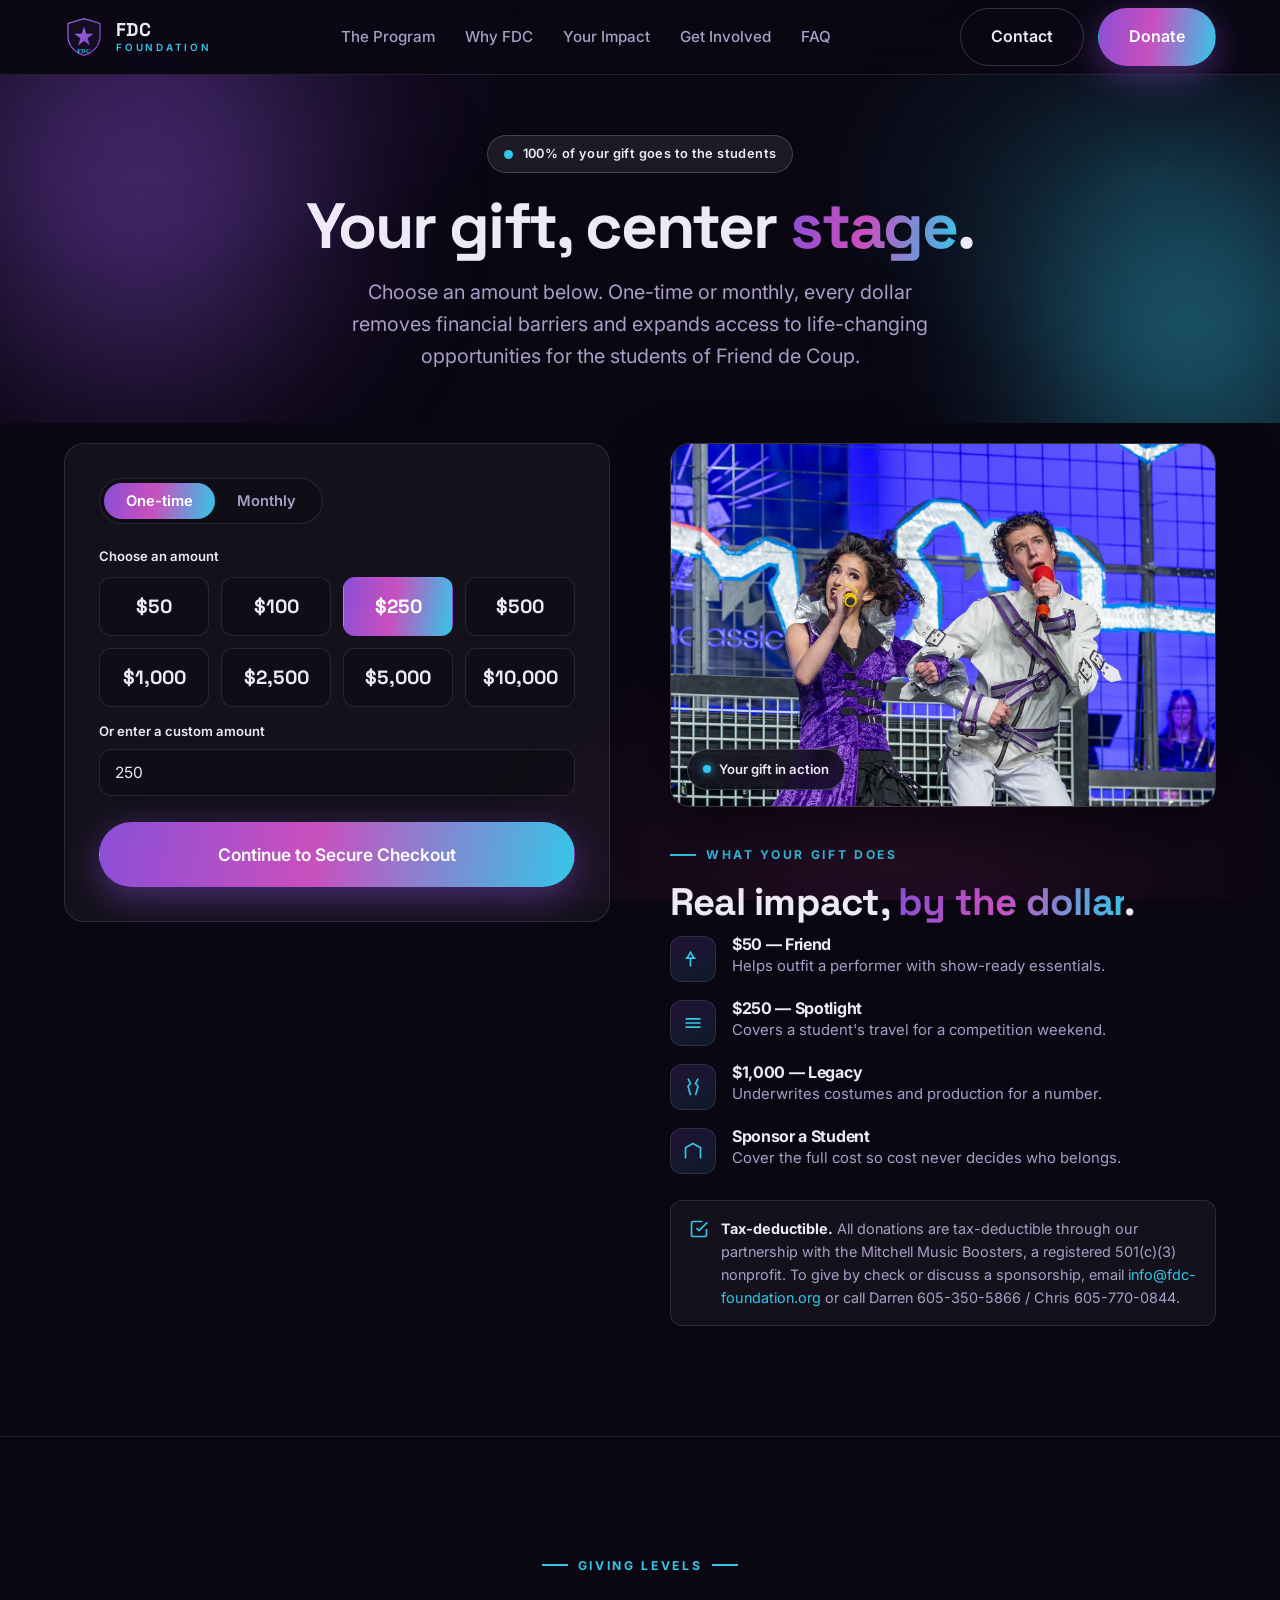
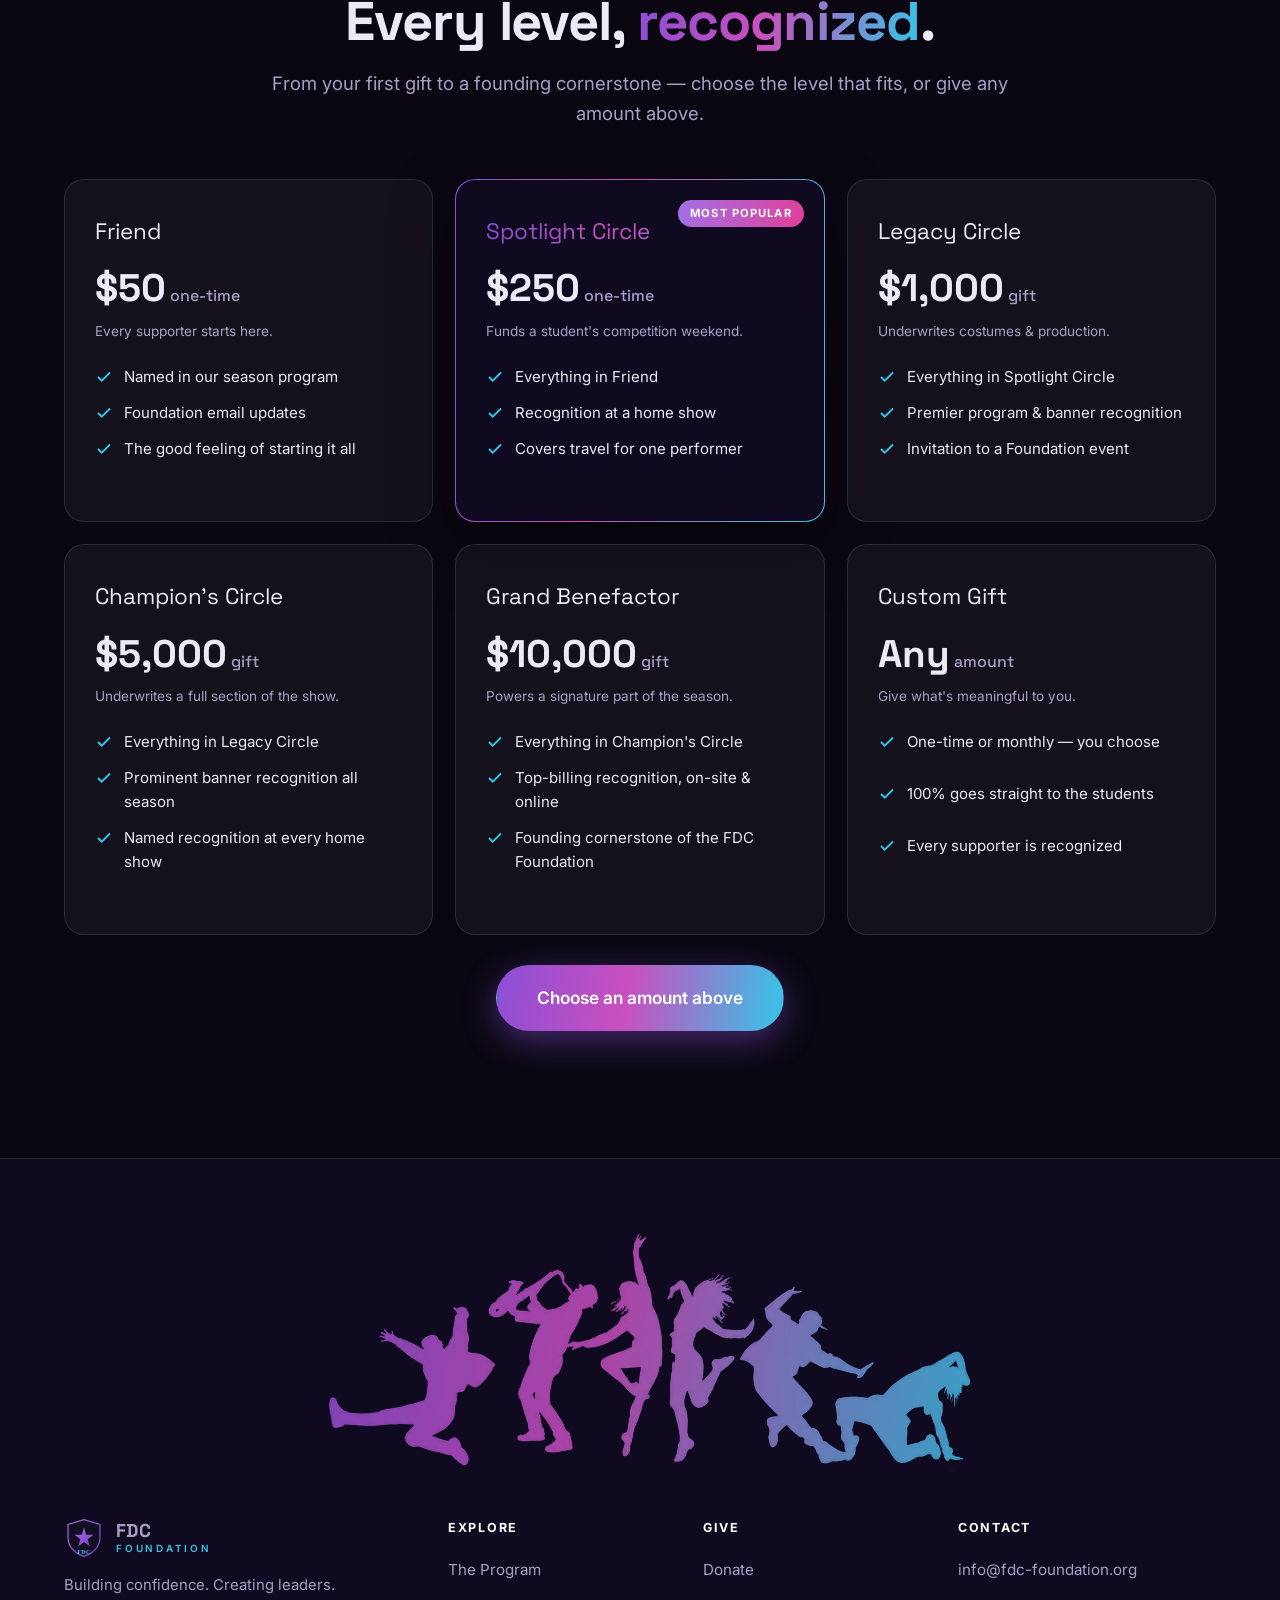
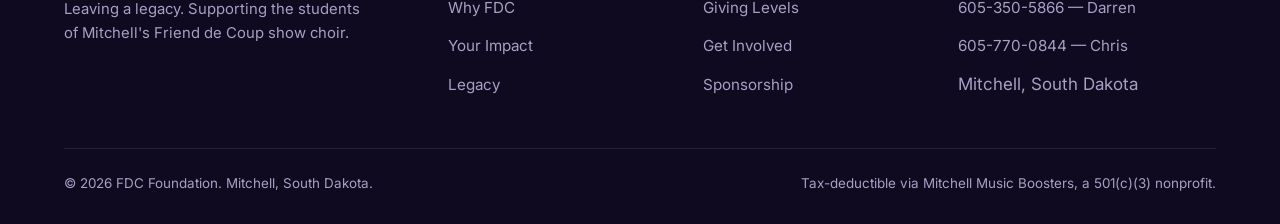
==== donate.html @ 749ea443 "Hide the 'Setup needed' note on donate page until online giving is wired up Commented out (not delet" ====
<!DOCTYPE html>
<html lang="en">
<head>
  <meta charset="UTF-8" />
  <meta name="viewport" content="width=device-width, initial-scale=1.0" />
  <title>Donate — FDC Foundation</title>
  <meta name="description" content="Make a gift to the FDC Foundation and support the students of Mitchell's Friend de Coup show choir. One-time or monthly — every dollar goes straight to students." />
  <link rel="icon" href="assets/crest.svg" type="image/svg+xml" />
  <link rel="preconnect" href="https://fonts.googleapis.com" />
  <link rel="preconnect" href="https://fonts.gstatic.com" crossorigin />
  <link href="https://fonts.googleapis.com/css2?family=Space+Grotesk:wght@500;600;700&family=Inter:wght@400;500;600;700&display=swap" rel="stylesheet" />
  <link rel="stylesheet" href="assets/styles.css" />
</head>
<body>

  <!-- ===================== HEADER ===================== -->
  <header class="site-header solid">
    <div class="wrap nav">
      <a href="index.html" class="brand" aria-label="FDC Foundation home">
        <img src="assets/crest.svg" alt="" class="brand__crest" />
        <span class="brand__name">FDC<span>Foundation</span></span>
      </a>
      <nav aria-label="Primary">
        <ul class="nav__links">
          <li><a href="index.html#about">The Program</a></li>
          <li><a href="index.html#premiere">Why FDC</a></li>
          <li><a href="index.html#impact">Your Impact</a></li>
          <li><a href="index.html#give">Get Involved</a></li>
          <li><a href="index.html#faq">FAQ</a></li>
        </ul>
      </nav>
      <div class="nav__cta">
        <a href="index.html#contact" class="btn btn--ghost">Contact</a>
        <a href="donate.html" class="btn btn--grad">Donate</a>
        <button class="nav-toggle" aria-label="Open menu" aria-expanded="false"><span></span><span></span><span></span></button>
      </div>
    </div>
    <div class="mobile-menu">
      <ul>
        <li><a href="index.html#about">The Program</a></li>
        <li><a href="index.html#premiere">Why FDC</a></li>
        <li><a href="index.html#impact">Your Impact</a></li>
        <li><a href="index.html#give">Get Involved</a></li>
        <li><a href="index.html#faq">FAQ</a></li>
        <li><a href="index.html#contact">Contact</a></li>
      </ul>
    </div>
  </header>

  <!-- ===================== DONATE HERO ===================== -->
  <section class="hero donate-hero">
    <div class="aurora aurora--1"></div>
    <div class="aurora aurora--2"></div>
    <div class="wrap">
      <div class="center" style="max-width:760px;margin:0 auto;">
        <span class="hero__badge" style="margin:0 auto 22px;"><span class="pulse"></span> 100% of your gift goes to the students</span>
        <h1 style="font-size:clamp(2.4rem,6vw,4rem);">Your gift, center <span class="grad-text">stage</span>.</h1>
        <p class="hero__sub" style="margin:0 auto;">
          Choose an amount below. One-time or monthly, every dollar removes financial barriers and
          expands access to life-changing opportunities for the students of Friend de Coup.
        </p>
      </div>
    </div>
  </section>

  <!-- ===================== DONATE FORM ===================== -->
  <section class="section" style="padding-top:20px;">
    <div class="wrap">
      <div class="split" style="align-items:start;">
        <!-- Left: giving card -->
        <div class="form reveal" style="position:sticky;top:96px;">
          <div class="freq-toggle" role="group" aria-label="Giving frequency">
            <button type="button" class="active">One-time</button>
            <button type="button">Monthly</button>
          </div>
          <label style="display:block;font-size:0.82rem;font-weight:600;margin-bottom:10px;">Choose an amount</label>
          <div class="amount-grid">
            <button type="button" data-amount="50">$50</button>
            <button type="button" data-amount="100">$100</button>
            <button type="button" data-amount="250" class="active">$250</button>
            <button type="button" data-amount="500">$500</button>
            <button type="button" data-amount="1000">$1,000</button>
            <button type="button" data-amount="2500">$2,500</button>
            <button type="button" data-amount="5000">$5,000</button>
            <button type="button" data-amount="10000">$10,000</button>
          </div>
          <div class="field" style="margin-top:14px;">
            <label for="custom-amount">Or enter a custom amount</label>
            <input type="number" id="custom-amount" min="1" step="1" value="250" placeholder="$" />
          </div>
          <a href="#donate-placeholder" data-donate class="btn btn--grad btn--block btn--lg" style="margin-top:8px;">Continue to Secure Checkout</a>
          <!-- HIDDEN until online giving is wired up. To restore this reminder, remove the surrounding comment tags.
          <div class="note-box" style="margin-top:20px;">
            <svg width="20" height="20" viewBox="0 0 24 24" fill="none" stroke="currentColor" stroke-width="2"><circle cx="12" cy="12" r="10"/><path d="M12 16v-4M12 8h.01"/></svg>
            <span><strong style="color:var(--text);">Setup needed:</strong> connect this button to your live donation provider (Givebutter, GoFundMe, PayPal, Stripe, or the Mitchell Music Boosters portal). Until then it shows a thank-you message with Darren &amp; Chris's contact info. See <code>README.md</code>.</span>
          </div>
          -->

        </div>

        <!-- Right: impact -->
        <div class="reveal" data-delay="1">
          <div class="photo-frame photo-frame--wide" style="margin-bottom:30px;">
            <img src="assets/img/duo.jpg" alt="Friend de Coup performers on stage" loading="lazy" />
            <span class="photo-badge"><span class="dot"></span> Your gift in action</span>
          </div>
          <span class="eyebrow">What your gift does</span>
          <h2 class="section-title" style="font-size:clamp(1.8rem,3.5vw,2.4rem);">Real impact, <span class="grad-text">by the dollar</span>.</h2>
          <ul class="dollar-list">
            <li><span class="ic"><svg width="20" height="20" viewBox="0 0 24 24" fill="none" stroke="currentColor" stroke-width="2"><path d="M5 11l4-7 4 7M3 11h12M9 11v10"/></svg></span><div><h4>$50 — Friend</h4><p>Helps outfit a performer with show-ready essentials.</p></div></li>
            <li><span class="ic"><svg width="20" height="20" viewBox="0 0 24 24" fill="none" stroke="currentColor" stroke-width="2"><path d="M3 7h18M3 12h18M3 17h18"/></svg></span><div><h4>$250 — Spotlight</h4><p>Covers a student's travel for a competition weekend.</p></div></li>
            <li><span class="ic"><svg width="20" height="20" viewBox="0 0 24 24" fill="none" stroke="currentColor" stroke-width="2"><path d="M6 2l3 6-3 3 3 11M18 2l-3 6 3 3-3 11"/></svg></span><div><h4>$1,000 — Legacy</h4><p>Underwrites costumes and production for a number.</p></div></li>
            <li><span class="ic"><svg width="20" height="20" viewBox="0 0 24 24" fill="none" stroke="currentColor" stroke-width="2"><path d="M3 21V8l9-5 9 5v13"/></svg></span><div><h4>Sponsor a Student</h4><p>Cover the full cost so cost never decides who belongs.</p></div></li>
          </ul>
          <div class="note-box" style="margin-top:26px;">
            <svg width="20" height="20" viewBox="0 0 24 24" fill="none" stroke="currentColor" stroke-width="2"><path d="M9 11l3 3L22 4M21 12v7a2 2 0 0 1-2 2H5a2 2 0 0 1-2-2V5a2 2 0 0 1 2-2h11"/></svg>
            <span><strong style="color:var(--text);">Tax-deductible.</strong> All donations are tax-deductible through our partnership with the Mitchell Music Boosters, a registered 501(c)(3) nonprofit. To give by check or discuss a sponsorship, email <a href="mailto:info@fdc-foundation.org" style="color:var(--cyan);">info@fdc-foundation.org</a> or call Darren 605-350-5866 / Chris 605-770-0844.</span>
          </div>
        </div>
      </div>
    </div>
  </section>

  <!-- ===================== GIVING LEVELS (full ladder) ===================== -->
  <section class="section" id="tiers" style="border-top:1px solid var(--line);">
    <div class="wrap center">
      <span class="eyebrow center">Giving Levels</span>
      <h2 class="section-title">Every level, <span class="grad-text">recognized</span>.</h2>
      <p class="lede">From your first gift to a founding cornerstone — choose the level that fits, or give any amount above.</p>
    </div>
    <div class="wrap">
      <div class="tiers">
        <div class="tier reveal">
          <div class="tier__name">Friend</div>
          <div class="tier__amount">$50<span> one-time</span></div>
          <div class="tier__give">Every supporter starts here.</div>
          <ul class="tier__list">
            <li><svg width="18" height="18" viewBox="0 0 24 24" fill="none" stroke="currentColor" stroke-width="2.5"><path d="M20 6 9 17l-5-5"/></svg> Named in our season program</li>
            <li><svg width="18" height="18" viewBox="0 0 24 24" fill="none" stroke="currentColor" stroke-width="2.5"><path d="M20 6 9 17l-5-5"/></svg> Foundation email updates</li>
            <li><svg width="18" height="18" viewBox="0 0 24 24" fill="none" stroke="currentColor" stroke-width="2.5"><path d="M20 6 9 17l-5-5"/></svg> The good feeling of starting it all</li>
          </ul>
        </div>
        <div class="tier tier--feat reveal" data-delay="1">
          <span class="tier__flag">Most Popular</span>
          <div class="tier__name grad-text">Spotlight Circle</div>
          <div class="tier__amount">$250<span> one-time</span></div>
          <div class="tier__give">Funds a student's competition weekend.</div>
          <ul class="tier__list">
            <li><svg width="18" height="18" viewBox="0 0 24 24" fill="none" stroke="currentColor" stroke-width="2.5"><path d="M20 6 9 17l-5-5"/></svg> Everything in Friend</li>
            <li><svg width="18" height="18" viewBox="0 0 24 24" fill="none" stroke="currentColor" stroke-width="2.5"><path d="M20 6 9 17l-5-5"/></svg> Recognition at a home show</li>
            <li><svg width="18" height="18" viewBox="0 0 24 24" fill="none" stroke="currentColor" stroke-width="2.5"><path d="M20 6 9 17l-5-5"/></svg> Covers travel for one performer</li>
          </ul>
        </div>
        <div class="tier reveal" data-delay="2">
          <div class="tier__name">Legacy Circle</div>
          <div class="tier__amount">$1,000<span> gift</span></div>
          <div class="tier__give">Underwrites costumes &amp; production.</div>
          <ul class="tier__list">
            <li><svg width="18" height="18" viewBox="0 0 24 24" fill="none" stroke="currentColor" stroke-width="2.5"><path d="M20 6 9 17l-5-5"/></svg> Everything in Spotlight Circle</li>
            <li><svg width="18" height="18" viewBox="0 0 24 24" fill="none" stroke="currentColor" stroke-width="2.5"><path d="M20 6 9 17l-5-5"/></svg> Premier program &amp; banner recognition</li>
            <li><svg width="18" height="18" viewBox="0 0 24 24" fill="none" stroke="currentColor" stroke-width="2.5"><path d="M20 6 9 17l-5-5"/></svg> Invitation to a Foundation event</li>
          </ul>
        </div>
        <div class="tier reveal">
          <div class="tier__name">Champion's Circle</div>
          <div class="tier__amount">$5,000<span> gift</span></div>
          <div class="tier__give">Underwrites a full section of the show.</div>
          <ul class="tier__list">
            <li><svg width="18" height="18" viewBox="0 0 24 24" fill="none" stroke="currentColor" stroke-width="2.5"><path d="M20 6 9 17l-5-5"/></svg> Everything in Legacy Circle</li>
            <li><svg width="18" height="18" viewBox="0 0 24 24" fill="none" stroke="currentColor" stroke-width="2.5"><path d="M20 6 9 17l-5-5"/></svg> Prominent banner recognition all season</li>
            <li><svg width="18" height="18" viewBox="0 0 24 24" fill="none" stroke="currentColor" stroke-width="2.5"><path d="M20 6 9 17l-5-5"/></svg> Named recognition at every home show</li>
          </ul>
        </div>
        <div class="tier reveal" data-delay="1">
          <div class="tier__name">Grand Benefactor</div>
          <div class="tier__amount">$10,000<span> gift</span></div>
          <div class="tier__give">Powers a signature part of the season.</div>
          <ul class="tier__list">
            <li><svg width="18" height="18" viewBox="0 0 24 24" fill="none" stroke="currentColor" stroke-width="2.5"><path d="M20 6 9 17l-5-5"/></svg> Everything in Champion's Circle</li>
            <li><svg width="18" height="18" viewBox="0 0 24 24" fill="none" stroke="currentColor" stroke-width="2.5"><path d="M20 6 9 17l-5-5"/></svg> Top-billing recognition, on-site &amp; online</li>
            <li><svg width="18" height="18" viewBox="0 0 24 24" fill="none" stroke="currentColor" stroke-width="2.5"><path d="M20 6 9 17l-5-5"/></svg> Founding cornerstone of the FDC Foundation</li>
          </ul>
        </div>
        <div class="tier reveal" data-delay="2">
          <div class="tier__name">Custom Gift</div>
          <div class="tier__amount">Any<span> amount</span></div>
          <div class="tier__give">Give what's meaningful to you.</div>
          <ul class="tier__list">
            <li><svg width="18" height="18" viewBox="0 0 24 24" fill="none" stroke="currentColor" stroke-width="2.5"><path d="M20 6 9 17l-5-5"/></svg> One-time or monthly — you choose</li>
            <li><svg width="18" height="18" viewBox="0 0 24 24" fill="none" stroke="currentColor" stroke-width="2.5"><path d="M20 6 9 17l-5-5"/></svg> 100% goes straight to the students</li>
            <li><svg width="18" height="18" viewBox="0 0 24 24" fill="none" stroke="currentColor" stroke-width="2.5"><path d="M20 6 9 17l-5-5"/></svg> Every supporter is recognized</li>
          </ul>
        </div>
      </div>
      <p class="center" style="margin-top:30px;">
        <a href="#top" onclick="window.scrollTo({top:0,behavior:'smooth'});return false;" class="btn btn--grad btn--lg">Choose an amount above</a>
      </p>
    </div>
  </section>

  <!-- ===================== FOOTER ===================== -->
  <footer class="site-footer">
    <div class="wrap">
      <div class="dancer-strip dancer-topper"><div class="dancers"></div></div>
      <div class="footer-grid">
        <div class="footer-brand">
          <a href="index.html" class="brand"><img src="assets/crest.svg" alt="" class="brand__crest" /><span class="brand__name">FDC<span>Foundation</span></span></a>
          <p>Building confidence. Creating leaders. Leaving a legacy. Supporting the students of Mitchell's Friend de Coup show choir.</p>
        </div>
        <div class="footer-col">
          <h5>Explore</h5>
          <ul>
            <li><a href="index.html#about">The Program</a></li>
            <li><a href="index.html#premiere">Why FDC</a></li>
            <li><a href="index.html#impact">Your Impact</a></li>
            <li><a href="index.html#legacy">Legacy</a></li>
          </ul>
        </div>
        <div class="footer-col">
          <h5>Give</h5>
          <ul>
            <li><a href="donate.html">Donate</a></li>
            <li><a href="index.html#tiers">Giving Levels</a></li>
            <li><a href="index.html#give">Get Involved</a></li>
            <li><a href="index.html#contact">Sponsorship</a></li>
          </ul>
        </div>
        <div class="footer-col">
          <h5>Contact</h5>
          <ul>
            <li><a href="mailto:info@fdc-foundation.org">info@fdc-foundation.org</a></li>
            <li><a href="tel:+16053505866">605-350-5866 — Darren</a></li>
            <li><a href="tel:+16057700844">605-770-0844 — Chris</a></li>
            <li>Mitchell, South Dakota</li>
          </ul>
        </div>
      </div>
      <div class="footer-bottom">
        <span>&copy; <span id="year">2026</span> FDC Foundation. Mitchell, South Dakota.</span>
        <span>Tax-deductible via Mitchell Music Boosters, a 501(c)(3) nonprofit.</span>
      </div>
    </div>
  </footer>

  <!-- ===================== THANK-YOU MODAL ===================== -->
  <div class="modal" id="thanks-modal" role="dialog" aria-modal="true" aria-labelledby="thanks-title" aria-describedby="thanks-desc">
    <div class="modal__overlay" data-close></div>
    <div class="modal__card">
      <button class="modal__close" data-close aria-label="Close">&times;</button>
      <div class="modal__icon">
        <svg width="30" height="30" viewBox="0 0 24 24" fill="none" stroke="currentColor" stroke-width="2"><path d="M12 21s-7-4.35-9.5-9A5 5 0 0 1 12 6a5 5 0 0 1 9.5 6c-2.5 4.65-9.5 9-9.5 9z"/></svg>
      </div>
      <h2>Thank you for supporting <span class="grad-text">FDC</span>!</h2>
      <div class="modal__amount" id="thanks-amount" hidden></div>
      <p id="thanks-desc">
        Online giving isn't switched on just yet — but we'd love to make your gift happen right now.
        Please reach out to <strong style="color:var(--text)">Darren</strong> or
        <strong style="color:var(--text)">Chris</strong> and they'll take care of the rest.
      </p>
      <div class="modal__contacts">
        <div class="modal__contact">
          <span class="ic"><svg width="20" height="20" viewBox="0 0 24 24" fill="none" stroke="currentColor" stroke-width="2"><path d="M22 16.92v3a2 2 0 0 1-2.18 2 19.8 19.8 0 0 1-8.63-3.07 19.5 19.5 0 0 1-6-6 19.8 19.8 0 0 1-3.07-8.67A2 2 0 0 1 4.11 2h3a2 2 0 0 1 2 1.72c.13.96.36 1.9.7 2.81a2 2 0 0 1-.45 2.11L8.09 9.91a16 16 0 0 0 6 6l1.27-1.27a2 2 0 0 1 2.11-.45c.91.34 1.85.57 2.81.7A2 2 0 0 1 22 16.92z"/></svg></span>
          <div><span class="who">Call or text · Darren</span><a href="tel:+16053505866">605-350-5866</a></div>
        </div>
        <div class="modal__contact">
          <span class="ic"><svg width="20" height="20" viewBox="0 0 24 24" fill="none" stroke="currentColor" stroke-width="2"><path d="M22 16.92v3a2 2 0 0 1-2.18 2 19.8 19.8 0 0 1-8.63-3.07 19.5 19.5 0 0 1-6-6 19.8 19.8 0 0 1-3.07-8.67A2 2 0 0 1 4.11 2h3a2 2 0 0 1 2 1.72c.13.96.36 1.9.7 2.81a2 2 0 0 1-.45 2.11L8.09 9.91a16 16 0 0 0 6 6l1.27-1.27a2 2 0 0 1 2.11-.45c.91.34 1.85.57 2.81.7A2 2 0 0 1 22 16.92z"/></svg></span>
          <div><span class="who">Call or text · Chris</span><a href="tel:+16057700844">605-770-0844</a></div>
        </div>
        <div class="modal__contact">
          <span class="ic"><svg width="20" height="20" viewBox="0 0 24 24" fill="none" stroke="currentColor" stroke-width="2"><path d="M4 4h16v16H4zM4 7l8 6 8-6"/></svg></span>
          <div><span class="who">Email the Foundation</span><a href="mailto:info@fdc-foundation.org?subject=I%27d%20like%20to%20support%20FDC">info@fdc-foundation.org</a></div>
        </div>
      </div>
      <p class="modal__note">All gifts are tax-deductible through the Mitchell Music Boosters, a registered 501(c)(3) nonprofit.</p>
    </div>
  </div>

  <script src="assets/script.js"></script>
</body>
</html>
---- assets/styles.css ----
/* ============================================================
   FDC Foundation — High-tech / energetic theme
   Deep space base · tri-color neon gradient (purple→magenta→cyan)
   ============================================================ */

:root {
  --bg:        #0a0713;
  --bg-2:      #0f0a1f;
  --bg-3:      #140d28;
  --surface:   rgba(255,255,255,0.045);
  --surface-2: rgba(255,255,255,0.08);
  --line:      rgba(255,255,255,0.10);
  --line-2:    rgba(255,255,255,0.18);

  --text:      #eee9f7;
  --muted:     #a99fc6;
  --muted-2:   #776d92;

  --purple:    #8b4fd6;
  --violet:    #a36fe6;
  --magenta:   #e0409a;
  --cyan:      #34c6e8;
  --gold:      #e6b84e;

  --grad:      linear-gradient(100deg, #8b4fd6 0%, #c94fbe 45%, #34c6e8 100%);
  --grad-2:    linear-gradient(100deg, #a36fe6, #e0409a);
  --grad-soft: linear-gradient(160deg, rgba(139,79,214,0.18), rgba(52,198,232,0.10));

  --maxw: 1200px;
  --radius: 20px;
  --radius-sm: 12px;
  --shadow: 0 24px 60px rgba(0,0,0,0.5);
  --glow-purple: 0 0 40px rgba(139,79,214,0.5);
  --glow-cyan: 0 0 40px rgba(52,198,232,0.4);
  --ease: cubic-bezier(0.16, 1, 0.3, 1);

  --font-display: "Space Grotesk", system-ui, sans-serif;
  --font-body: "Inter", system-ui, -apple-system, "Segoe UI", sans-serif;
}

* , *::before, *::after { box-sizing: border-box; }
html { scroll-behavior: smooth; -webkit-text-size-adjust: 100%; }
body {
  margin: 0;
  font-family: var(--font-body);
  background: var(--bg);
  color: var(--text);
  line-height: 1.6;
  font-size: 17px;
  overflow-x: hidden;
  -webkit-font-smoothing: antialiased;
}
/* Ambient page glow */
body::before {
  content: ""; position: fixed; inset: 0; z-index: -2; pointer-events: none;
  background:
    radial-gradient(50% 40% at 12% 8%, rgba(139,79,214,0.18), transparent 60%),
    radial-gradient(45% 40% at 90% 20%, rgba(52,198,232,0.14), transparent 60%),
    radial-gradient(55% 45% at 70% 95%, rgba(224,64,154,0.12), transparent 60%);
}
img { max-width: 100%; display: block; }
a { color: inherit; text-decoration: none; }
h1,h2,h3,h4 { font-family: var(--font-display); font-weight: 700; line-height: 1.05; margin: 0 0 .5em; letter-spacing: -0.02em; }
p { margin: 0 0 1em; }
ul { margin: 0; padding: 0; list-style: none; }
::selection { background: rgba(224,64,154,0.4); color: #fff; }

.wrap { width: 100%; max-width: var(--maxw); margin: 0 auto; padding: 0 24px; }
.section { padding: 110px 0; position: relative; }
.center { text-align: center; }
.grad-text {
  background: var(--grad); -webkit-background-clip: text; background-clip: text;
  -webkit-text-fill-color: transparent; color: transparent;
}
.eyebrow {
  display: inline-flex; align-items: center; gap: 10px;
  font-family: var(--font-body); font-weight: 700; font-size: 0.76rem;
  letter-spacing: 0.22em; text-transform: uppercase; color: var(--cyan); margin: 0 0 18px;
}
.eyebrow::before { content: ""; width: 26px; height: 2px; background: var(--cyan); }
.eyebrow.center { justify-content: center; }
.eyebrow.center::after { content: ""; width: 26px; height: 2px; background: var(--cyan); }
.section-title { font-size: clamp(2.1rem, 4.6vw, 3.4rem); margin-bottom: .35em; }
.lede { font-size: 1.16rem; color: var(--muted); max-width: 62ch; }
.center .lede { margin-left: auto; margin-right: auto; }

/* ---------- Buttons ---------- */
.btn {
  --b: 0;
  display: inline-flex; align-items: center; justify-content: center; gap: 10px;
  font-family: var(--font-body); font-weight: 600; font-size: 1rem;
  padding: 15px 30px; border-radius: 999px; border: 1.5px solid transparent;
  cursor: pointer; position: relative; transition: transform .25s var(--ease), box-shadow .25s var(--ease), background .25s, border-color .25s; white-space: nowrap;
}
.btn:hover { transform: translateY(-3px); }
.btn--grad { background: var(--grad); color: #fff; box-shadow: 0 10px 34px rgba(139,79,214,0.45); }
.btn--grad:hover { box-shadow: 0 16px 46px rgba(224,64,154,0.5); }
.btn--glass { background: var(--surface-2); color: #fff; border-color: var(--line-2); backdrop-filter: blur(8px); }
.btn--glass:hover { border-color: var(--cyan); box-shadow: var(--glow-cyan); }
.btn--ghost { background: transparent; color: var(--text); border-color: var(--line-2); }
.btn--ghost:hover { border-color: var(--violet); }
.btn--lg { font-size: 1.08rem; padding: 18px 40px; }
.btn--block { width: 100%; }

/* ---------- Ticker ---------- */
.ticker { background: var(--bg-3); border-bottom: 1px solid var(--line); overflow: hidden; }
.ticker__track { display: flex; gap: 48px; white-space: nowrap; padding: 10px 0; width: max-content; animation: scroll-x 34s linear infinite; }
.ticker__track span { font-family: var(--font-display); font-weight: 600; font-size: 0.82rem; letter-spacing: 0.14em; text-transform: uppercase; color: var(--muted); display: inline-flex; align-items: center; gap: 12px; }
.ticker__track span b { color: var(--cyan); }
.ticker__track .star { color: var(--gold); }
@keyframes scroll-x { to { transform: translateX(-50%); } }

/* ---------- Header ---------- */
.site-header { position: sticky; top: 0; z-index: 60; transition: background .35s, box-shadow .35s, backdrop-filter .35s; }
.site-header.scrolled { background: rgba(10,7,19,0.82); backdrop-filter: blur(16px); box-shadow: 0 1px 0 var(--line); }
.site-header.solid { background: rgba(10,7,19,0.9); backdrop-filter: blur(16px); border-bottom: 1px solid var(--line); }
.nav { display: flex; align-items: center; justify-content: space-between; height: 74px; }
.brand { display: flex; align-items: center; gap: 12px; }
.brand__crest { width: 40px; height: 40px; }
.brand__name { font-family: var(--font-display); font-weight: 700; font-size: 1.16rem; letter-spacing: 0.02em; line-height: 1; }
.brand__name span { display:block; font-family: var(--font-body); font-weight: 600; font-size: 0.62rem; letter-spacing: 0.28em; text-transform: uppercase; color: var(--cyan); margin-top: 4px; }
.nav__links { display: flex; align-items: center; gap: 30px; }
.nav__links a { color: var(--muted); font-size: 0.95rem; font-weight: 500; position: relative; padding: 6px 0; transition: color .2s; }
.nav__links a:hover { color: #fff; }
.nav__links a::after { content:""; position:absolute; left:0; bottom:0; height:2px; width:0; background: var(--grad); transition: width .25s var(--ease); }
.nav__links a:hover::after { width: 100%; }
.nav__cta { display: flex; align-items: center; gap: 14px; }
.nav-toggle { display: none; background: none; border: 0; cursor: pointer; padding: 8px; }
.nav-toggle span { display: block; width: 24px; height: 2px; background: #fff; margin: 5px 0; transition: .3s; }
.mobile-menu { display: none; }

/* ---------- Hero ---------- */
.hero { position: relative; padding: 70px 0 90px; overflow: hidden; }
.aurora { position: absolute; border-radius: 50%; filter: blur(70px); opacity: 0.55; z-index: 0; pointer-events: none; }
.aurora--1 { width: 520px; height: 520px; background: radial-gradient(circle, #8b4fd6, transparent 70%); top: -120px; left: -120px; animation: float1 16s ease-in-out infinite; }
.aurora--2 { width: 460px; height: 460px; background: radial-gradient(circle, #34c6e8, transparent 70%); top: 40px; right: -140px; animation: float2 18s ease-in-out infinite; }
.aurora--3 { width: 420px; height: 420px; background: radial-gradient(circle, #e0409a, transparent 70%); bottom: -160px; left: 30%; animation: float1 20s ease-in-out infinite reverse; }
@keyframes float1 { 0%,100%{ transform: translate(0,0); } 50%{ transform: translate(40px,30px); } }
@keyframes float2 { 0%,100%{ transform: translate(0,0); } 50%{ transform: translate(-40px,40px); } }

.hero .wrap { position: relative; z-index: 2; }
.hero .dancers-wm { width: 96%; left: 2%; bottom: -3%; opacity: 0.045; }
.hero__grid { display: grid; grid-template-columns: 1.05fr 0.95fr; gap: 50px; align-items: center; }
.hero__badge {
  display: inline-flex; align-items: center; gap: 10px; padding: 8px 16px; border-radius: 999px;
  background: var(--surface-2); border: 1px solid var(--line-2); backdrop-filter: blur(8px);
  font-size: 0.8rem; font-weight: 600; letter-spacing: 0.03em; margin-bottom: 26px;
}
.hero__badge .pulse { width: 9px; height: 9px; border-radius: 50%; background: var(--cyan); box-shadow: 0 0 0 0 rgba(52,198,232,0.6); animation: pulse 2s infinite; }
@keyframes pulse { 0%{ box-shadow: 0 0 0 0 rgba(52,198,232,0.6);} 70%{ box-shadow: 0 0 0 12px rgba(52,198,232,0);} 100%{ box-shadow: 0 0 0 0 rgba(52,198,232,0);} }
.hero h1 { font-size: clamp(2.8rem, 6.6vw, 5rem); line-height: 0.98; letter-spacing: -0.03em; margin-bottom: .3em; }
.hero__sub { font-size: 1.24rem; color: var(--muted); max-width: 50ch; margin-bottom: 32px; }
.hero__actions { display: flex; flex-wrap: wrap; gap: 16px; }
.hero__chips { display: flex; flex-wrap: wrap; gap: 12px; margin-top: 30px; }
.chip { display: inline-flex; align-items: center; gap: 9px; padding: 9px 16px; border-radius: 12px; background: var(--surface); border: 1px solid var(--line); font-size: 0.86rem; font-weight: 600; }
.chip svg { color: var(--cyan); }
.chip b { color: #fff; }

/* Hero collage */
.hero__collage { position: relative; height: 540px; }
.hero__collage .tile { position: absolute; border-radius: var(--radius); overflow: hidden; box-shadow: var(--shadow); border: 1px solid var(--line-2); }
.hero__collage .tile img { width: 100%; height: 100%; object-fit: cover; }
.hero__collage .t1 { width: 55%; height: 66%; top: 0; right: 6%; z-index: 2; animation: bob 7s ease-in-out infinite; }
.hero__collage .t2 { width: 44%; height: 50%; bottom: 4%; left: 0; z-index: 3; animation: bob 8s ease-in-out infinite reverse; }
.hero__collage .t3 { width: 40%; height: 40%; bottom: 12%; right: 0; z-index: 1; animation: bob 9s ease-in-out infinite; }
@keyframes bob { 0%,100%{ transform: translateY(0);} 50%{ transform: translateY(-14px);} }
.hero__collage .ring { position: absolute; inset: -6% 20% 20% -6%; border-radius: 50%; border: 1.5px dashed rgba(255,255,255,0.14); z-index: 0; animation: spin 40s linear infinite; }
@keyframes spin { to { transform: rotate(360deg);} }
.hero__collage .float-badge {
  position: absolute; z-index: 4; background: rgba(10,7,19,0.8); backdrop-filter: blur(10px);
  border: 1px solid var(--line-2); border-radius: 14px; padding: 12px 16px; box-shadow: var(--shadow);
  display: flex; align-items: center; gap: 12px; animation: bob 6s ease-in-out infinite;
}
.fb-award { top: 4%; left: -4%; }
.fb-award .num { font-family: var(--font-display); font-weight: 700; font-size: 1.3rem; }
.fb-heart { bottom: 30%; right: -6%; }

/* ---------- Photo marquee band ---------- */
.marquee { padding: 26px 0; border-top: 1px solid var(--line); border-bottom: 1px solid var(--line); background: var(--bg-2); overflow: hidden; }
.marquee__track { display: flex; gap: 16px; width: max-content; animation: scroll-x 40s linear infinite; }
.marquee__track img { height: 150px; width: 230px; object-fit: cover; border-radius: 12px; filter: grayscale(0.15); transition: filter .3s, transform .3s; }
.marquee:hover .marquee__track { animation-play-state: paused; }
.marquee__track img:hover { filter: none; transform: scale(1.04); }

/* ---------- Cards / pillars ---------- */
.pillars { display: grid; grid-template-columns: repeat(3, 1fr); gap: 22px; margin-top: 52px; }
.pillar {
  background: var(--surface); border: 1px solid var(--line); border-radius: var(--radius);
  padding: 30px 28px; transition: transform .3s var(--ease), border-color .3s, background .3s; position: relative; overflow: hidden;
}
.pillar:hover { transform: translateY(-6px); border-color: var(--line-2); background: var(--surface-2); }
.pillar__ic { width: 52px; height: 52px; border-radius: 14px; display: grid; place-items: center; margin-bottom: 20px; background: var(--grad-soft); border: 1px solid var(--line); color: var(--cyan); }
.pillar h3 { font-size: 1.25rem; margin-bottom: .4em; }
.pillar p { color: var(--muted); font-size: 0.97rem; margin: 0; }

/* ---------- Stats ---------- */
.stats-band { position: relative; overflow: hidden; background: linear-gradient(180deg, var(--bg-2), var(--bg)); border-top: 1px solid var(--line); border-bottom: 1px solid var(--line); }
.stats-band .wrap { position: relative; z-index: 1; }
.stats-band .dancers-wm { width: 108%; left: -4%; bottom: -8%; opacity: 0.045; }
.cta .dancers-wm { width: min(920px, 92%); left: 50%; transform: translateX(-50%); top: 50%; margin-top: -8%; opacity: 0.07; }
.dancer-topper { padding-top: 8px; margin-bottom: 40px; }
.dancer-topper .dancers { width: min(420px, 70%); opacity: 0.85; }
.stats-grid { display: grid; grid-template-columns: repeat(4, 1fr); gap: 24px; padding: 64px 0; }
.stat { text-align: center; position: relative; }
.stat:not(:last-child)::after { content:""; position:absolute; right:-12px; top:14%; height:72%; width:1px; background: var(--line); }
.stat__num { font-family: var(--font-display); font-weight: 700; font-size: clamp(2.4rem, 5vw, 3.4rem); line-height: 1; }
.stat__label { font-size: 0.84rem; letter-spacing: 0.06em; text-transform: uppercase; color: var(--muted); margin-top: 10px; }

/* ---------- Proof / Hall of Fame feature ---------- */
.split { display: grid; grid-template-columns: 1fr 1fr; gap: 60px; align-items: center; }
.split--wl { grid-template-columns: 1.08fr 0.92fr; }
.badge-row { display: flex; flex-wrap: wrap; gap: 12px; margin: 22px 0 6px; }
.mini-badge { display: inline-flex; align-items: center; gap: 8px; padding: 9px 15px; border-radius: 999px; background: var(--surface); border: 1px solid var(--line); font-size: 0.85rem; font-weight: 600; }
.mini-badge svg { color: var(--gold); }
.hof-card { position: relative; border-radius: var(--radius); padding: 36px; text-align: center; background: var(--grad-soft); border: 1px solid var(--line-2); box-shadow: var(--shadow); }
.hof-card img { width: min(320px, 74%); margin: 0 auto 14px; border-radius: 18px; box-shadow: 0 14px 40px rgba(0,0,0,0.4); }
.hof-card p { color: var(--muted); margin: 0; font-size: 0.96rem; }

/* ---------- Gallery mosaic ---------- */
.gallery { display: grid; grid-template-columns: repeat(4, 1fr); grid-auto-rows: 200px; gap: 14px; margin-top: 50px; }
.gallery a { position: relative; overflow: hidden; border-radius: 14px; border: 1px solid var(--line); display: block; }
.gallery img { width: 100%; height: 100%; object-fit: cover; transition: transform .6s var(--ease); }
.gallery a:hover img { transform: scale(1.08); }
.gallery a::after { content:""; position:absolute; inset:0; background: linear-gradient(180deg, transparent 55%, rgba(10,7,19,0.55)); opacity: 0; transition: opacity .3s; }
.gallery a:hover::after { opacity: 1; }
.g-tall { grid-row: span 2; }
.g-wide { grid-column: span 2; }

/* ---------- Impact cards ---------- */
.cards { display: grid; grid-template-columns: repeat(4, 1fr); gap: 22px; margin-top: 50px; }
.card { background: var(--surface); border: 1px solid var(--line); border-radius: var(--radius); padding: 30px 26px; transition: transform .3s var(--ease), border-color .3s; }
.card:hover { transform: translateY(-6px); border-color: var(--violet); }
.card__ic { width: 52px; height: 52px; border-radius: 14px; display: grid; place-items: center; margin-bottom: 18px; background: var(--grad-soft); border: 1px solid var(--line); color: var(--cyan); }
.card h3 { font-size: 1.22rem; margin-bottom: .35em; }
.card p { color: var(--muted); font-size: 0.95rem; margin: 0; }

/* ---------- Opportunities ---------- */
.opps { display: grid; grid-template-columns: repeat(3, 1fr); gap: 22px; margin-top: 50px; }
.opp { position: relative; border-radius: var(--radius); overflow: hidden; min-height: 380px; display: flex; flex-direction: column; justify-content: flex-end; padding: 30px; color: #fff; box-shadow: var(--shadow); isolation: isolate; border: 1px solid var(--line); }
.opp::after { content:""; position:absolute; inset:0; z-index:-1; background: linear-gradient(180deg, rgba(10,7,19,0.1) 0%, rgba(10,7,19,0.35) 48%, rgba(10,7,19,0.94) 100%), var(--opp-img) var(--opp-pos, center)/cover no-repeat; transition: transform .6s var(--ease); }
.opp:hover::after { transform: scale(1.06); }
.opp__num { font-family: var(--font-display); font-weight: 700; font-size: 0.9rem; color: var(--cyan); letter-spacing: 0.1em; margin-bottom: 8px; }
.opp h3 { font-size: 1.5rem; margin-bottom: 8px; }
.opp p { color: rgba(255,255,255,0.85); font-size: 0.95rem; margin: 0 0 18px; }
.opp .btn { align-self: flex-start; }

/* ---------- Tiers ---------- */
.tiers { display: grid; grid-template-columns: repeat(3, 1fr); gap: 22px; margin-top: 50px; }
.tier { background: var(--surface); border: 1px solid var(--line); border-radius: var(--radius); padding: 34px 30px; display: flex; flex-direction: column; position: relative; transition: transform .3s var(--ease), border-color .3s; }
.tier:hover { transform: translateY(-6px); border-color: var(--line-2); }
.tier--feat { border: 1.5px solid transparent; background:
  linear-gradient(var(--bg-2), var(--bg-2)) padding-box,
  var(--grad) border-box; box-shadow: var(--shadow); }
.tier__flag { position: absolute; top: 20px; right: 20px; font-size: 0.7rem; font-weight: 700; letter-spacing: 0.1em; text-transform: uppercase; color: #fff; background: var(--grad-2); padding: 5px 12px; border-radius: 999px; }
.tier__name { font-family: var(--font-display); font-size: 1.4rem; }
.tier__amount { font-family: var(--font-display); font-weight: 700; font-size: 2.4rem; margin: 8px 0 2px; }
.tier__amount span { font-size: 1rem; font-weight: 500; color: var(--muted); }
.tier__give { font-size: 0.85rem; color: var(--muted); margin-bottom: 22px; }
.tier__list { display: grid; gap: 12px; margin-bottom: 26px; flex: 1; }
.tier__list li { display: flex; gap: 11px; align-items: flex-start; font-size: 0.94rem; }
.tier__list svg { color: var(--cyan); flex: none; margin-top: 3px; }

/* ---------- CTA band ---------- */
.cta { position: relative; overflow: hidden; text-align: center; border-radius: 0; }
.cta__inner { position: relative; z-index: 2; }
.cta-band { background:
  radial-gradient(60% 120% at 50% 0%, rgba(139,79,214,0.35), transparent 60%),
  radial-gradient(50% 120% at 50% 100%, rgba(52,198,232,0.28), transparent 60%),
  var(--bg-2); border-top: 1px solid var(--line); border-bottom: 1px solid var(--line); }
.cta h2 { font-size: clamp(2.2rem, 5vw, 3.6rem); margin-bottom: .3em; }
.cta p { font-size: 1.2rem; color: var(--muted); max-width: 56ch; margin: 0 auto 34px; }

/* ---------- FAQ ---------- */
.faq { max-width: 820px; margin: 46px auto 0; }
.faq__item { border: 1px solid var(--line); border-radius: var(--radius-sm); margin-bottom: 12px; background: var(--surface); overflow: hidden; transition: border-color .3s; }
.faq__item.open { border-color: var(--line-2); }
.faq__q { width: 100%; text-align: left; background: none; border: 0; cursor: pointer; font-family: var(--font-display); font-size: 1.1rem; font-weight: 600; color: var(--text); padding: 22px 54px 22px 24px; position: relative; }
.faq__q::after { content: "+"; position: absolute; right: 22px; top: 50%; transform: translateY(-50%); font-size: 1.5rem; color: var(--cyan); transition: transform .3s; }
.faq__item.open .faq__q::after { content: "\2212"; }
.faq__a { max-height: 0; overflow: hidden; transition: max-height .4s var(--ease); }
.faq__a p { color: var(--muted); padding: 0 24px 22px; margin: 0; }

/* ---------- Contact ---------- */
.contact-grid { display: grid; grid-template-columns: 1fr 1fr; gap: 56px; align-items: start; }
.contact-list { display: grid; gap: 20px; margin-top: 26px; }
.contact-list li { display: flex; gap: 16px; align-items: flex-start; }
.contact-list .ic { width: 46px; height: 46px; border-radius: 12px; flex: none; display: grid; place-items: center; background: var(--grad-soft); border: 1px solid var(--line); color: var(--cyan); }
.contact-list h4 { font-family: var(--font-body); font-weight: 700; font-size: 1rem; margin: 0 0 3px; }
.contact-list p, .contact-list a { color: var(--muted); margin: 0; font-size: 0.97rem; }
.contact-list a:hover { color: var(--cyan); }
.note-box { display: flex; gap: 12px; align-items: flex-start; background: var(--surface); border: 1px solid var(--line); border-radius: var(--radius-sm); padding: 16px 18px; font-size: 0.9rem; color: var(--muted); }
.note-box svg { color: var(--cyan); flex: none; margin-top: 2px; }
.form { background: var(--surface); border: 1px solid var(--line); border-radius: var(--radius); padding: 34px; }
.field { margin-bottom: 18px; }
.field label { display: block; font-size: 0.82rem; font-weight: 600; margin-bottom: 7px; color: var(--text); }
.field input, .field textarea, .field select {
  width: 100%; padding: 13px 15px; border: 1.5px solid var(--line); border-radius: var(--radius-sm);
  font-family: inherit; font-size: 0.97rem; color: var(--text); background: rgba(0,0,0,0.25); transition: border-color .2s, box-shadow .2s;
}
.field input::placeholder, .field textarea::placeholder { color: var(--muted-2); }
.field input:focus, .field textarea:focus, .field select:focus { outline: none; border-color: var(--cyan); box-shadow: 0 0 0 3px rgba(52,198,232,0.16); }
.field textarea { resize: vertical; min-height: 120px; }
.field select option { background: var(--bg-2); }

/* ---------- Footer ---------- */
.site-footer { background: var(--bg-2); border-top: 1px solid var(--line); padding: 64px 0 30px; color: var(--muted); }
.footer-grid { display: grid; grid-template-columns: 1.6fr 1fr 1fr 1.2fr; gap: 40px; }
.footer-brand p { font-size: 0.93rem; max-width: 34ch; margin-top: 16px; }
.footer-col h5 { font-family: var(--font-body); font-weight: 700; color: #fff; font-size: 0.78rem; letter-spacing: 0.14em; text-transform: uppercase; margin: 0 0 18px; }
.footer-col ul { display: grid; gap: 11px; }
.footer-col a { font-size: 0.95rem; transition: color .2s; }
.footer-col a:hover { color: var(--cyan); }
.footer-bottom { margin-top: 50px; padding-top: 24px; border-top: 1px solid var(--line); display: flex; justify-content: space-between; gap: 16px; flex-wrap: wrap; font-size: 0.84rem; }

/* ---------- Donate page ---------- */
.donate-hero { padding: 60px 0 50px; }
.amount-grid { display: grid; grid-template-columns: repeat(4, 1fr); gap: 12px; margin: 8px 0 4px; }
.amount-grid button { padding: 16px 8px; border: 1.5px solid var(--line); background: rgba(0,0,0,0.25); border-radius: var(--radius-sm); font-family: var(--font-display); font-weight: 700; font-size: 1.2rem; color: var(--text); cursor: pointer; transition: .2s; }
.amount-grid button:hover { border-color: var(--violet); }
.amount-grid button.active { background: var(--grad); border-color: transparent; color: #fff; }
.freq-toggle { display: inline-flex; background: rgba(0,0,0,0.25); border: 1.5px solid var(--line); border-radius: 999px; padding: 4px; margin-bottom: 22px; }
.freq-toggle button { border: 0; background: none; padding: 9px 22px; border-radius: 999px; font-family: inherit; font-weight: 600; font-size: 0.92rem; color: var(--muted); cursor: pointer; transition: .2s; }
.freq-toggle button.active { background: var(--grad); color: #fff; }
.photo-frame { position: relative; border-radius: var(--radius); overflow: hidden; border: 1px solid var(--line-2); box-shadow: var(--shadow); }
.photo-frame img { width: 100%; height: 100%; object-fit: cover; }
.photo-frame--wide { aspect-ratio: 3/2; }
.photo-badge { position: absolute; left: 16px; bottom: 16px; background: rgba(10,7,19,0.78); backdrop-filter: blur(6px); border: 1px solid var(--line-2); padding: 9px 15px; border-radius: 999px; font-size: 0.82rem; font-weight: 600; display: inline-flex; align-items: center; gap: 8px; }
.photo-badge .dot { width: 8px; height: 8px; border-radius: 50%; background: var(--cyan); box-shadow: 0 0 10px var(--cyan); }
.dollar-list { display: grid; gap: 18px; margin-top: 10px; }
.dollar-list li { display: flex; gap: 16px; align-items: flex-start; }
.dollar-list .ic { width: 46px; height: 46px; border-radius: 12px; flex: none; display: grid; place-items: center; background: var(--grad-soft); border: 1px solid var(--line); color: var(--cyan); }
.dollar-list h4 { margin: 0 0 2px; font-family: var(--font-body); font-weight: 700; font-size: 1rem; }
.dollar-list p { margin: 0; color: var(--muted); font-size: 0.93rem; }

/* ---------- Dancer silhouette motif (from the FDC Hall of Fame emblem) ---------- */
.dancers {
  aspect-ratio: 1400 / 481;
  -webkit-mask: url('img/dancers.png') center/contain no-repeat;
  mask: url('img/dancers.png') center/contain no-repeat;
  background: var(--grad);
}
/* Full-color gradient strip used as a section flourish */
.dancer-strip { display: flex; justify-content: center; }
.dancer-strip .dancers { width: min(720px, 86%); }
/* Elegant section divider: thin gradient rules flanking a small dancer graphic */
.divider { display: flex; align-items: center; gap: 24px; max-width: 540px; margin: 8px auto; padding: 0 24px; }
.divider::before, .divider::after { content: ""; flex: 1; height: 1px; background: linear-gradient(90deg, transparent, var(--line-2), transparent); }
.divider .dancers { width: 168px; flex: none; opacity: 0.9; }
.divider-wrap { padding: 4px 0; }

/* Faint recurring watermark that sits behind content */
.dancers-wm {
  position: absolute; pointer-events: none; z-index: 0;
  aspect-ratio: 1400 / 481;
  -webkit-mask: url('img/dancers.png') center/contain no-repeat;
  mask: url('img/dancers.png') center/contain no-repeat;
  background: #fff; opacity: 0.05;
}

/* ---------- Thank-you modal ---------- */
.modal { position: fixed; inset: 0; z-index: 200; display: none; align-items: center; justify-content: center; padding: 24px; }
.modal.open { display: flex; }
.modal__overlay { position: absolute; inset: 0; background: rgba(6,4,12,0.74); backdrop-filter: blur(6px); }
.modal__card {
  position: relative; z-index: 1; max-width: 540px; width: 100%;
  background: linear-gradient(180deg, var(--bg-3), var(--bg-2));
  border: 1px solid var(--line-2); border-radius: var(--radius);
  padding: 42px 36px 36px; box-shadow: var(--shadow); text-align: center;
  animation: modalIn .45s var(--ease); max-height: calc(100vh - 48px); overflow-y: auto;
}
@keyframes modalIn { from { opacity: 0; transform: translateY(22px) scale(.98); } to { opacity: 1; transform: none; } }
.modal__close { position: absolute; top: 12px; right: 16px; background: none; border: 0; color: var(--muted); font-size: 1.7rem; line-height: 1; cursor: pointer; transition: color .2s; }
.modal__close:hover { color: #fff; }
.modal__icon { width: 66px; height: 66px; margin: 0 auto 20px; border-radius: 50%; display: grid; place-items: center; background: var(--grad-soft); border: 1px solid var(--line-2); color: var(--cyan); }
.modal__card h2 { font-size: clamp(1.6rem, 4vw, 2rem); margin-bottom: .4em; }
.modal__card p { color: var(--muted); margin: 0 auto 6px; max-width: 42ch; }
.modal__amount { display: inline-block; margin: 6px 0 2px; padding: 6px 16px; border-radius: 999px; background: var(--surface-2); border: 1px solid var(--line); font-weight: 600; font-size: 0.92rem; }
.modal__amount b { color: var(--cyan); }
.modal__contacts { display: grid; gap: 12px; margin: 24px 0 6px; text-align: left; }
.modal__contact { display: flex; align-items: center; gap: 14px; padding: 13px 16px; background: var(--surface); border: 1px solid var(--line); border-radius: var(--radius-sm); transition: border-color .2s, transform .2s; }
.modal__contact:hover { border-color: var(--line-2); transform: translateY(-1px); }
.modal__contact .ic { width: 42px; height: 42px; border-radius: 11px; flex: none; display: grid; place-items: center; background: var(--grad-soft); border: 1px solid var(--line); color: var(--cyan); }
.modal__contact .who { font-size: 0.78rem; color: var(--muted); text-transform: uppercase; letter-spacing: 0.08em; }
.modal__contact a, .modal__contact .val { display: block; color: var(--text); font-weight: 600; font-size: 1.02rem; }
.modal__contact a:hover { color: var(--cyan); }
.modal__note { font-size: 0.85rem; color: var(--muted-2); margin-top: 16px; }

/* ---------- Reveal ---------- */
.reveal { opacity: 0; transform: translateY(30px); transition: opacity .7s var(--ease), transform .7s var(--ease); }
.reveal.in { opacity: 1; transform: none; }
.reveal[data-delay="1"]{ transition-delay: .08s; }
.reveal[data-delay="2"]{ transition-delay: .16s; }
.reveal[data-delay="3"]{ transition-delay: .24s; }
.reveal[data-delay="4"]{ transition-delay: .32s; }
.reveal[data-delay="5"]{ transition-delay: .40s; }

/* ---------- Responsive ---------- */
@media (max-width: 1000px) {
  .hero__grid { grid-template-columns: 1fr; gap: 40px; }
  .hero__collage { height: 420px; max-width: 520px; }
  .split, .split--wl, .contact-grid { grid-template-columns: 1fr; gap: 40px; }
  .pillars, .cards { grid-template-columns: repeat(2, 1fr); }
  .opps, .tiers { grid-template-columns: 1fr; max-width: 460px; margin-left: auto; margin-right: auto; }
  .stats-grid { grid-template-columns: repeat(2, 1fr); gap: 40px 24px; }
  .stat:nth-child(2)::after { display: none; }
  .gallery { grid-template-columns: repeat(2, 1fr); }
}
@media (max-width: 900px) {
  .nav__links, .nav__cta .btn--ghost { display: none; }
  .nav-toggle { display: block; }
  .mobile-menu { display: block; position: fixed; inset: 74px 0 auto 0; background: rgba(10,7,19,0.97); backdrop-filter: blur(16px); transform: translateY(-120%); transition: transform .35s var(--ease); padding: 20px 24px 30px; z-index: 55; border-bottom: 1px solid var(--line); }
  .mobile-menu.open { transform: translateY(0); }
  .mobile-menu ul { display: grid; gap: 2px; }
  .mobile-menu a { display: block; color: #fff; padding: 14px 4px; border-bottom: 1px solid var(--line); font-weight: 500; }
  .mobile-menu .btn { margin-top: 18px; width: 100%; }
}
@media (max-width: 680px) {
  .section { padding: 76px 0; }
  .pillars, .cards, .gallery { grid-template-columns: 1fr; }
  .gallery { grid-auto-rows: 220px; }
  .g-tall { grid-row: span 1; }
  .g-wide { grid-column: span 1; }
  .stats-grid { grid-template-columns: 1fr; }
  .stat::after { display: none !important; }
  .footer-grid { grid-template-columns: 1fr; }
  .amount-grid { grid-template-columns: repeat(2, 1fr); }
  .hero__actions .btn { flex: 1; }
  .hero__collage .float-badge { display: none; }
}

@media (prefers-reduced-motion: reduce) {
  *, *::before, *::after { animation: none !important; transition: none !important; scroll-behavior: auto !important; }
  .reveal { opacity: 1; transform: none; }
}
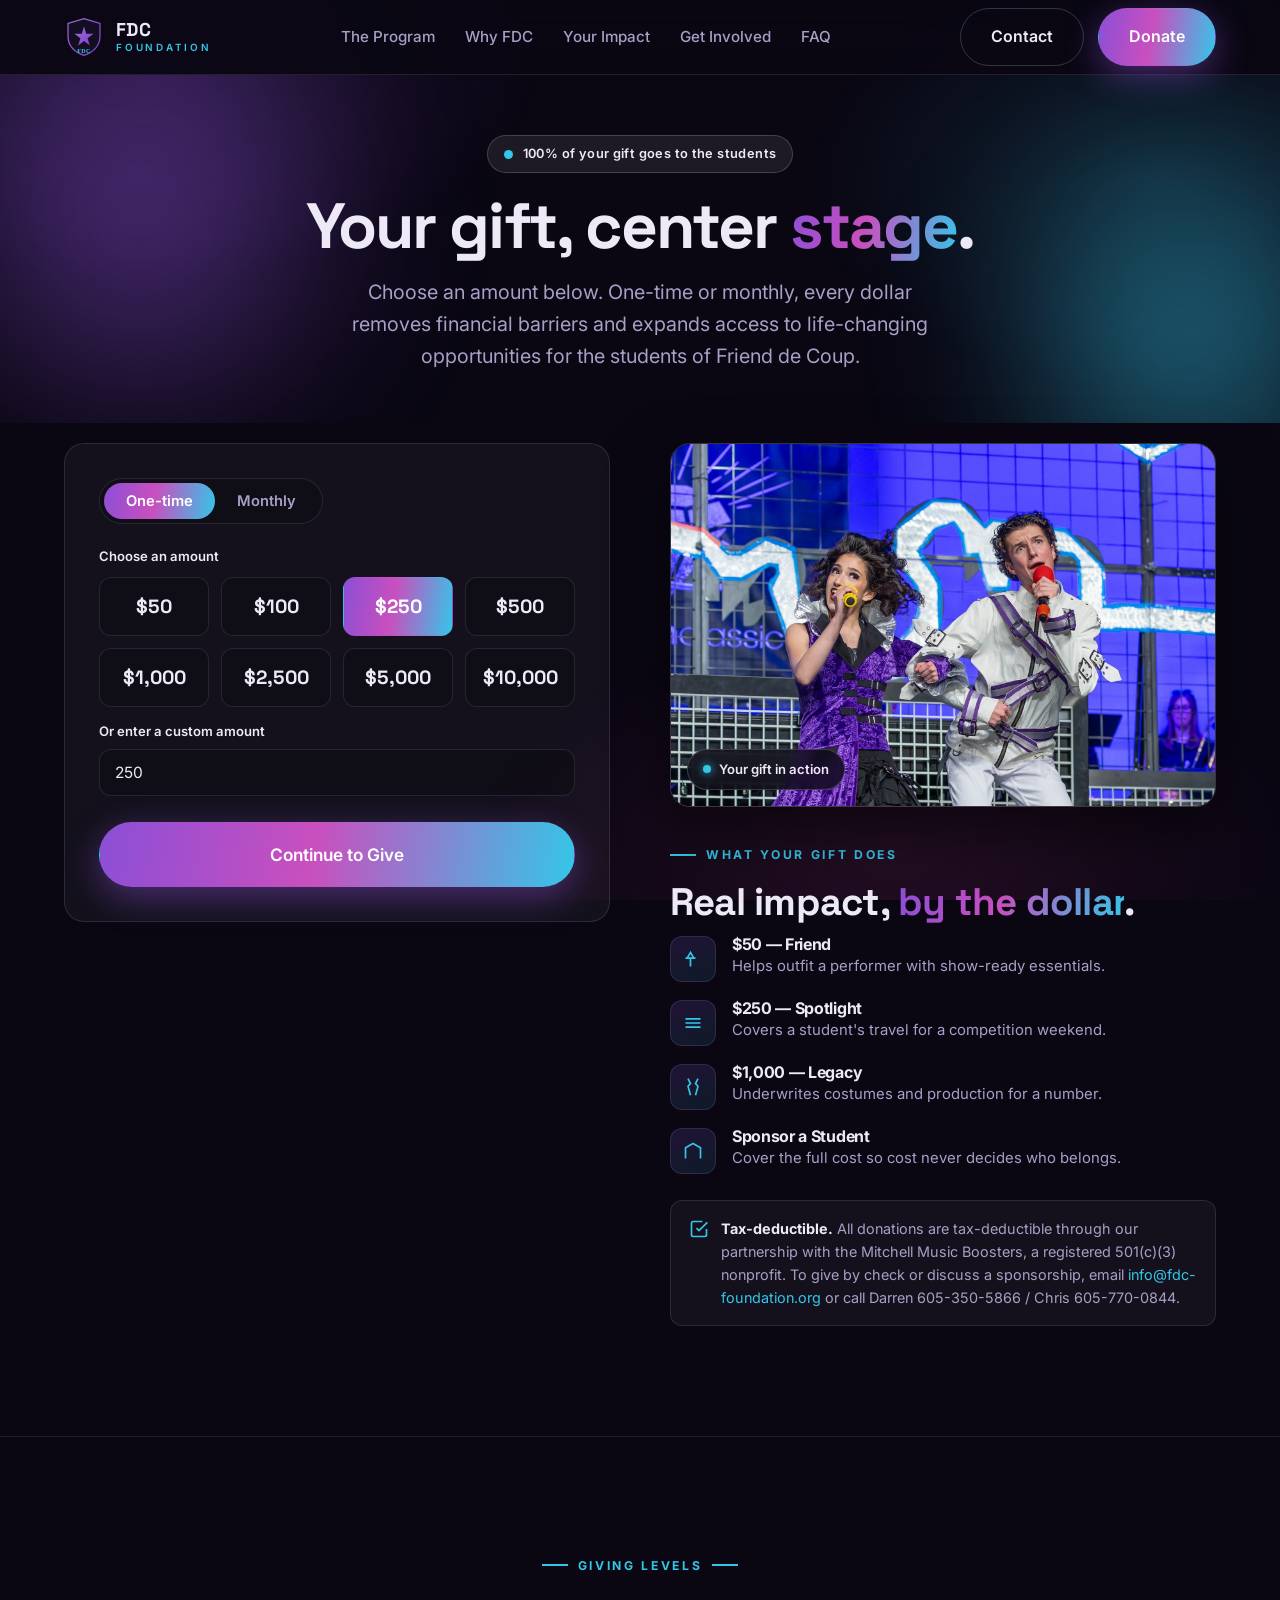
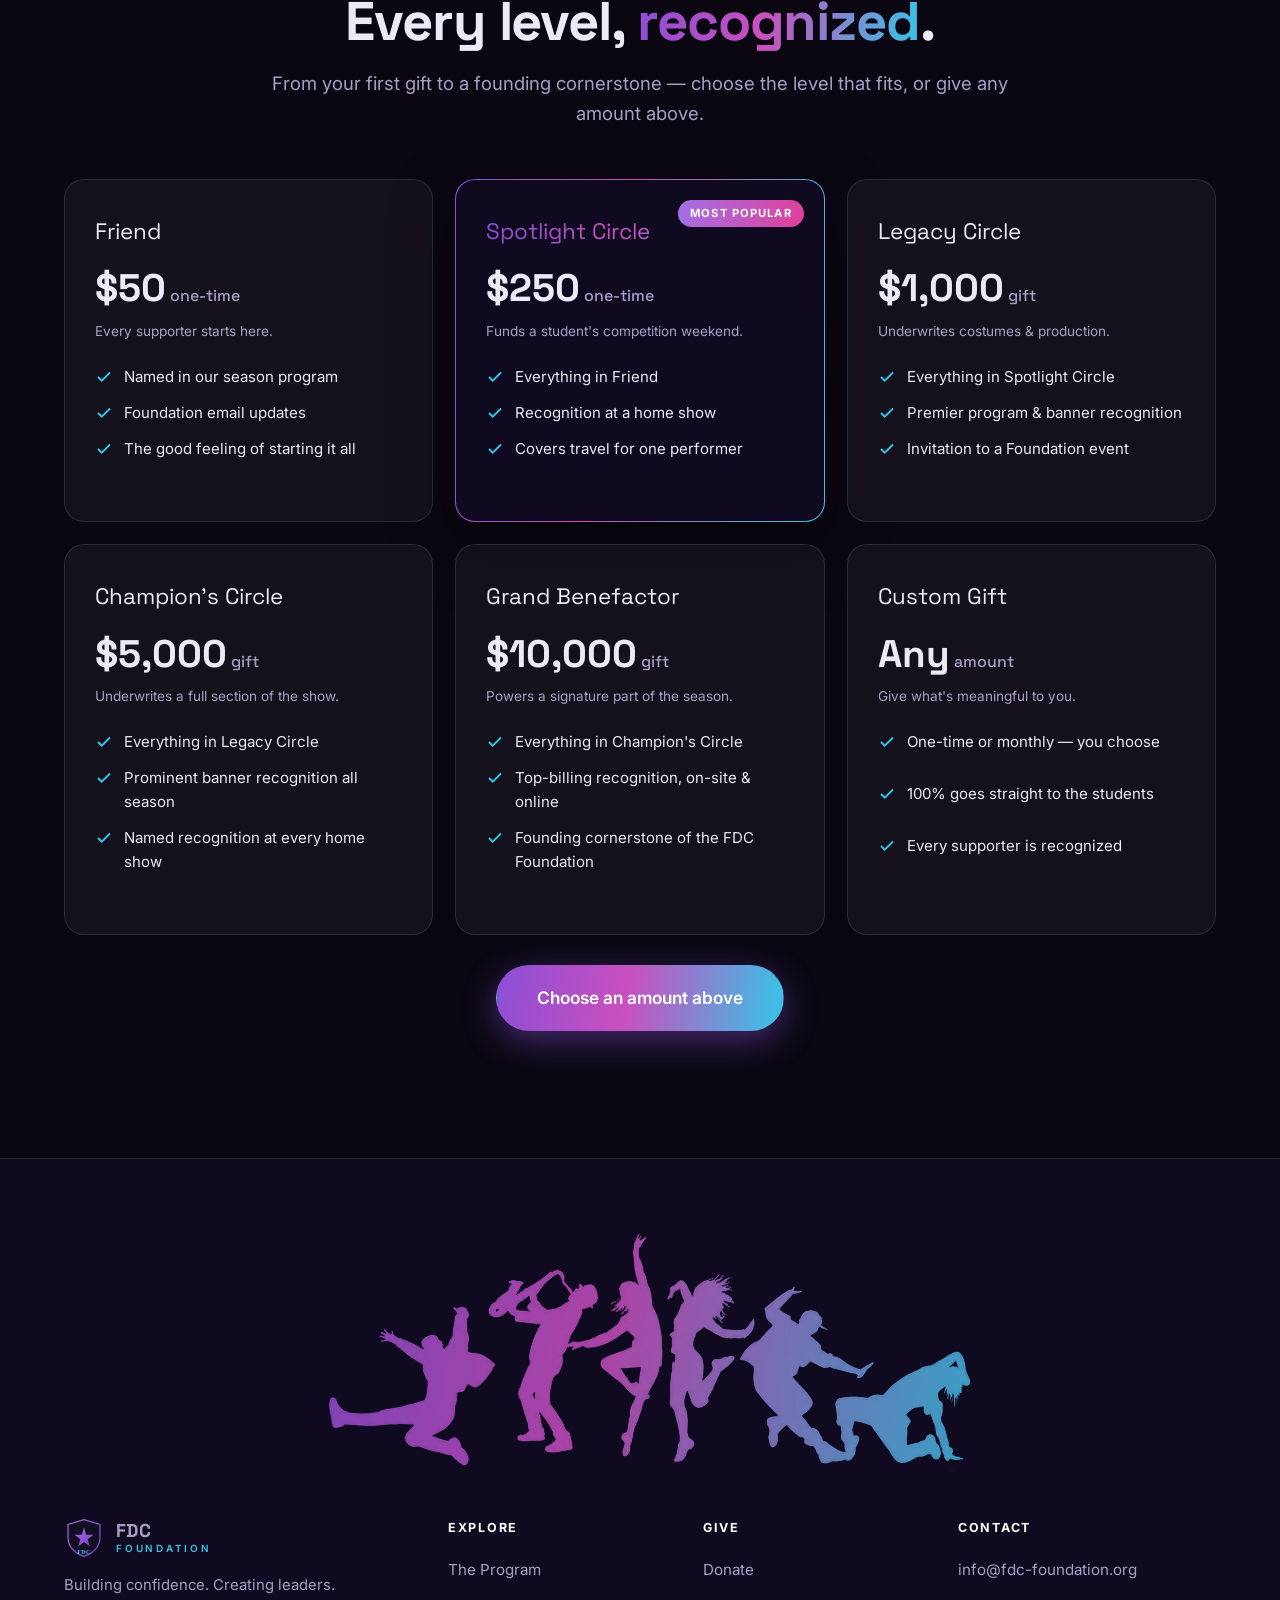
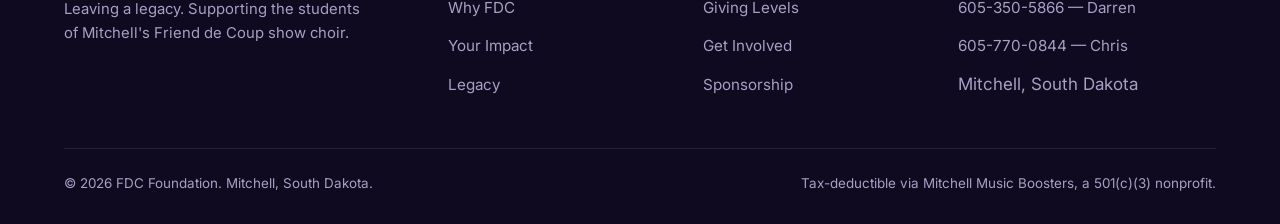
==== commit bc900cbd: "Relabel donate CTA from 'Secure Checkout' to 'Continue to Give' Removes a deceptive-payment signal (" ====
--- a/donate.html
+++ b/donate.html
@@ -88,7 +88,7 @@
             <label for="custom-amount">Or enter a custom amount</label>
             <input type="number" id="custom-amount" min="1" step="1" value="250" placeholder="$" />
           </div>
-          <a href="#donate-placeholder" data-donate class="btn btn--grad btn--block btn--lg" style="margin-top:8px;">Continue to Secure Checkout</a>
+          <a href="#give" data-donate class="btn btn--grad btn--block btn--lg" style="margin-top:8px;">Continue to Give</a>
           <!-- HIDDEN until online giving is wired up. To restore this reminder, remove the surrounding comment tags.
           <div class="note-box" style="margin-top:20px;">
             <svg width="20" height="20" viewBox="0 0 24 24" fill="none" stroke="currentColor" stroke-width="2"><circle cx="12" cy="12" r="10"/><path d="M12 16v-4M12 8h.01"/></svg>
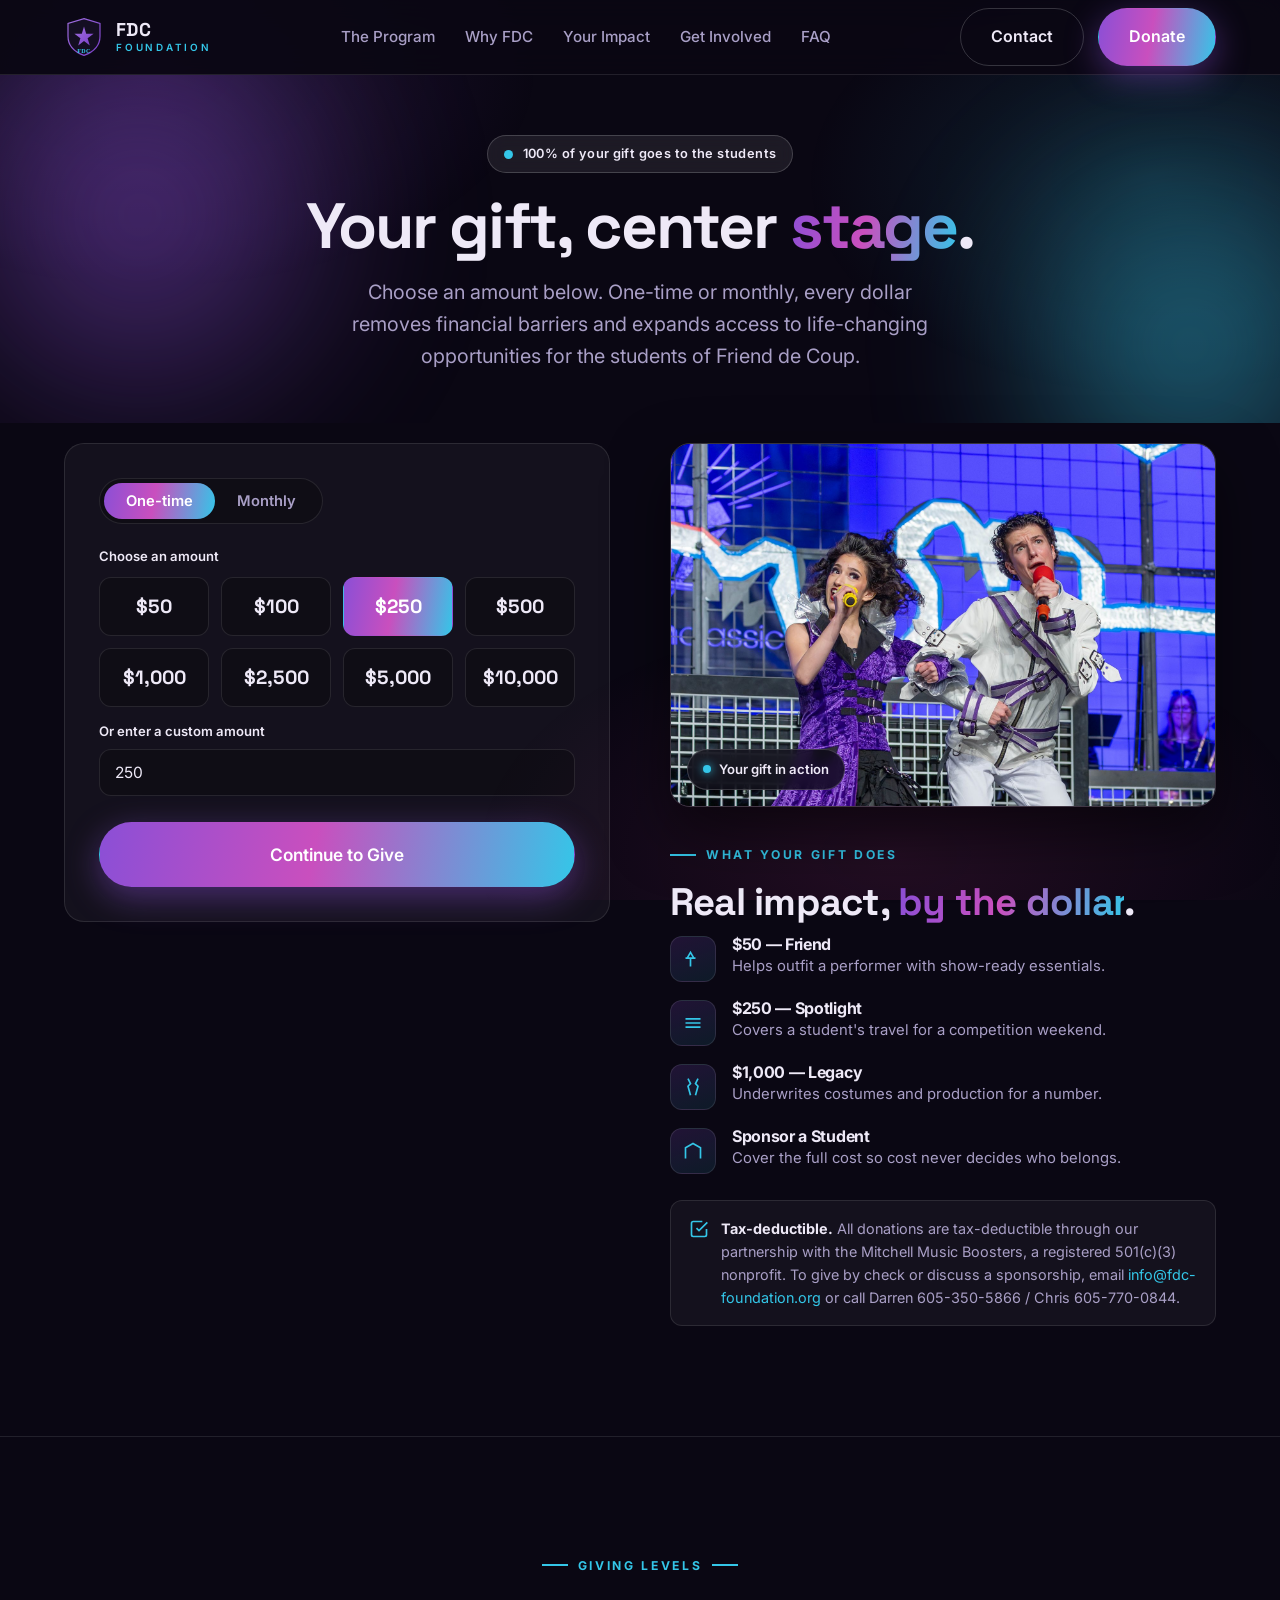
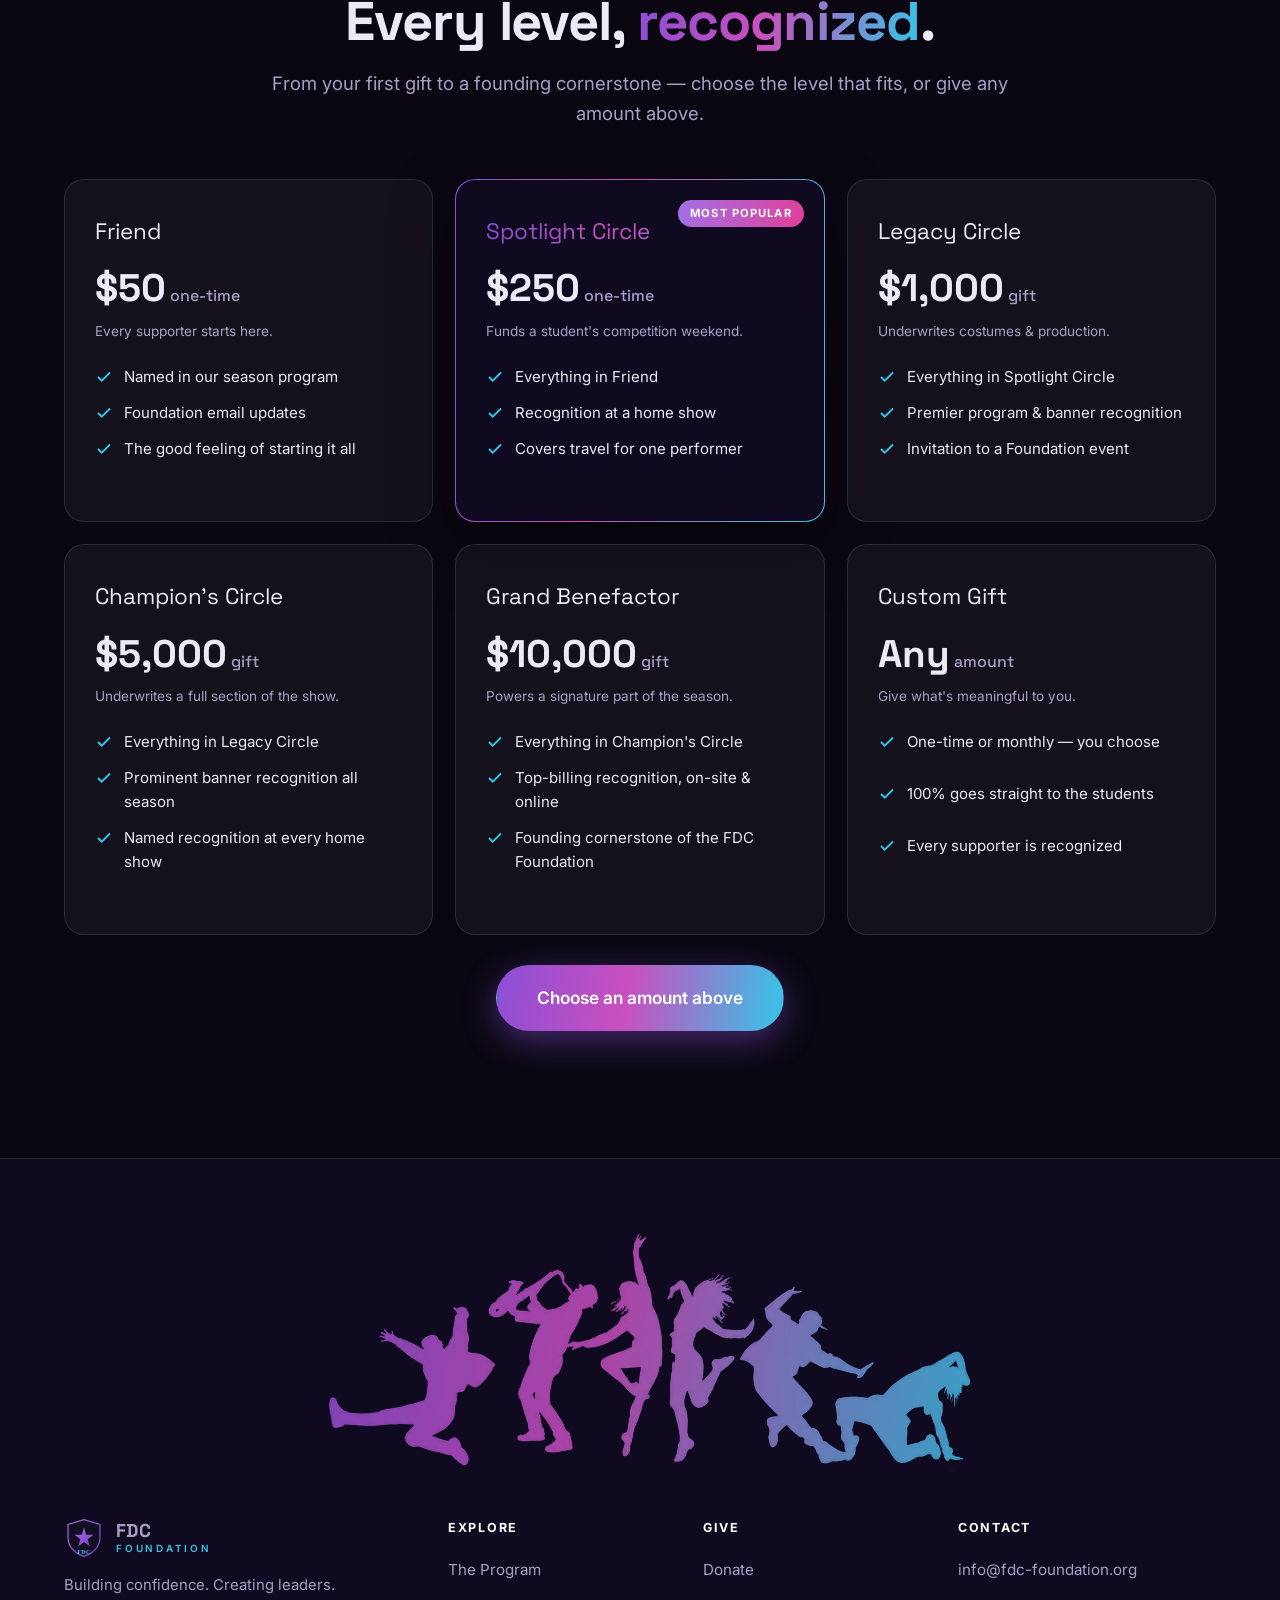
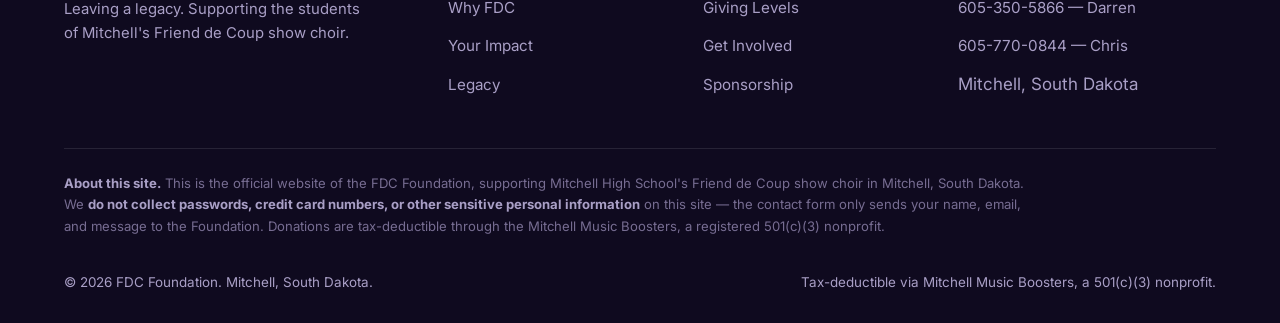
==== commit 35545685: "Add 'About / no data collected' trust note to footer on both pages Legitimacy signal for visitors an" ====
--- a/donate.html
+++ b/donate.html
@@ -236,6 +236,7 @@
         </div>
       </div>
       <div class="footer-bottom">
+        <p class="footer-note"><strong>About this site.</strong> This is the official website of the FDC Foundation, supporting Mitchell High School's Friend de Coup show choir in Mitchell, South Dakota. We <strong>do not collect passwords, credit card numbers, or other sensitive personal information</strong> on this site — the contact form only sends your name, email, and message to the Foundation. Donations are tax-deductible through the Mitchell Music Boosters, a registered 501(c)(3) nonprofit.</p>
         <span>&copy; <span id="year">2026</span> FDC Foundation. Mitchell, South Dakota.</span>
         <span>Tax-deductible via Mitchell Music Boosters, a 501(c)(3) nonprofit.</span>
       </div>
--- a/assets/styles.css
+++ b/assets/styles.css
@@ -311,6 +311,8 @@
 .footer-col a { font-size: 0.95rem; transition: color .2s; }
 .footer-col a:hover { color: var(--cyan); }
 .footer-bottom { margin-top: 50px; padding-top: 24px; border-top: 1px solid var(--line); display: flex; justify-content: space-between; gap: 16px; flex-wrap: wrap; font-size: 0.84rem; }
+.footer-note { flex-basis: 100%; margin: 0 0 18px; max-width: 960px; font-size: 0.82rem; line-height: 1.65; color: var(--muted-2); }
+.footer-note strong { color: var(--muted); }
 
 /* ---------- Donate page ---------- */
 .donate-hero { padding: 60px 0 50px; }
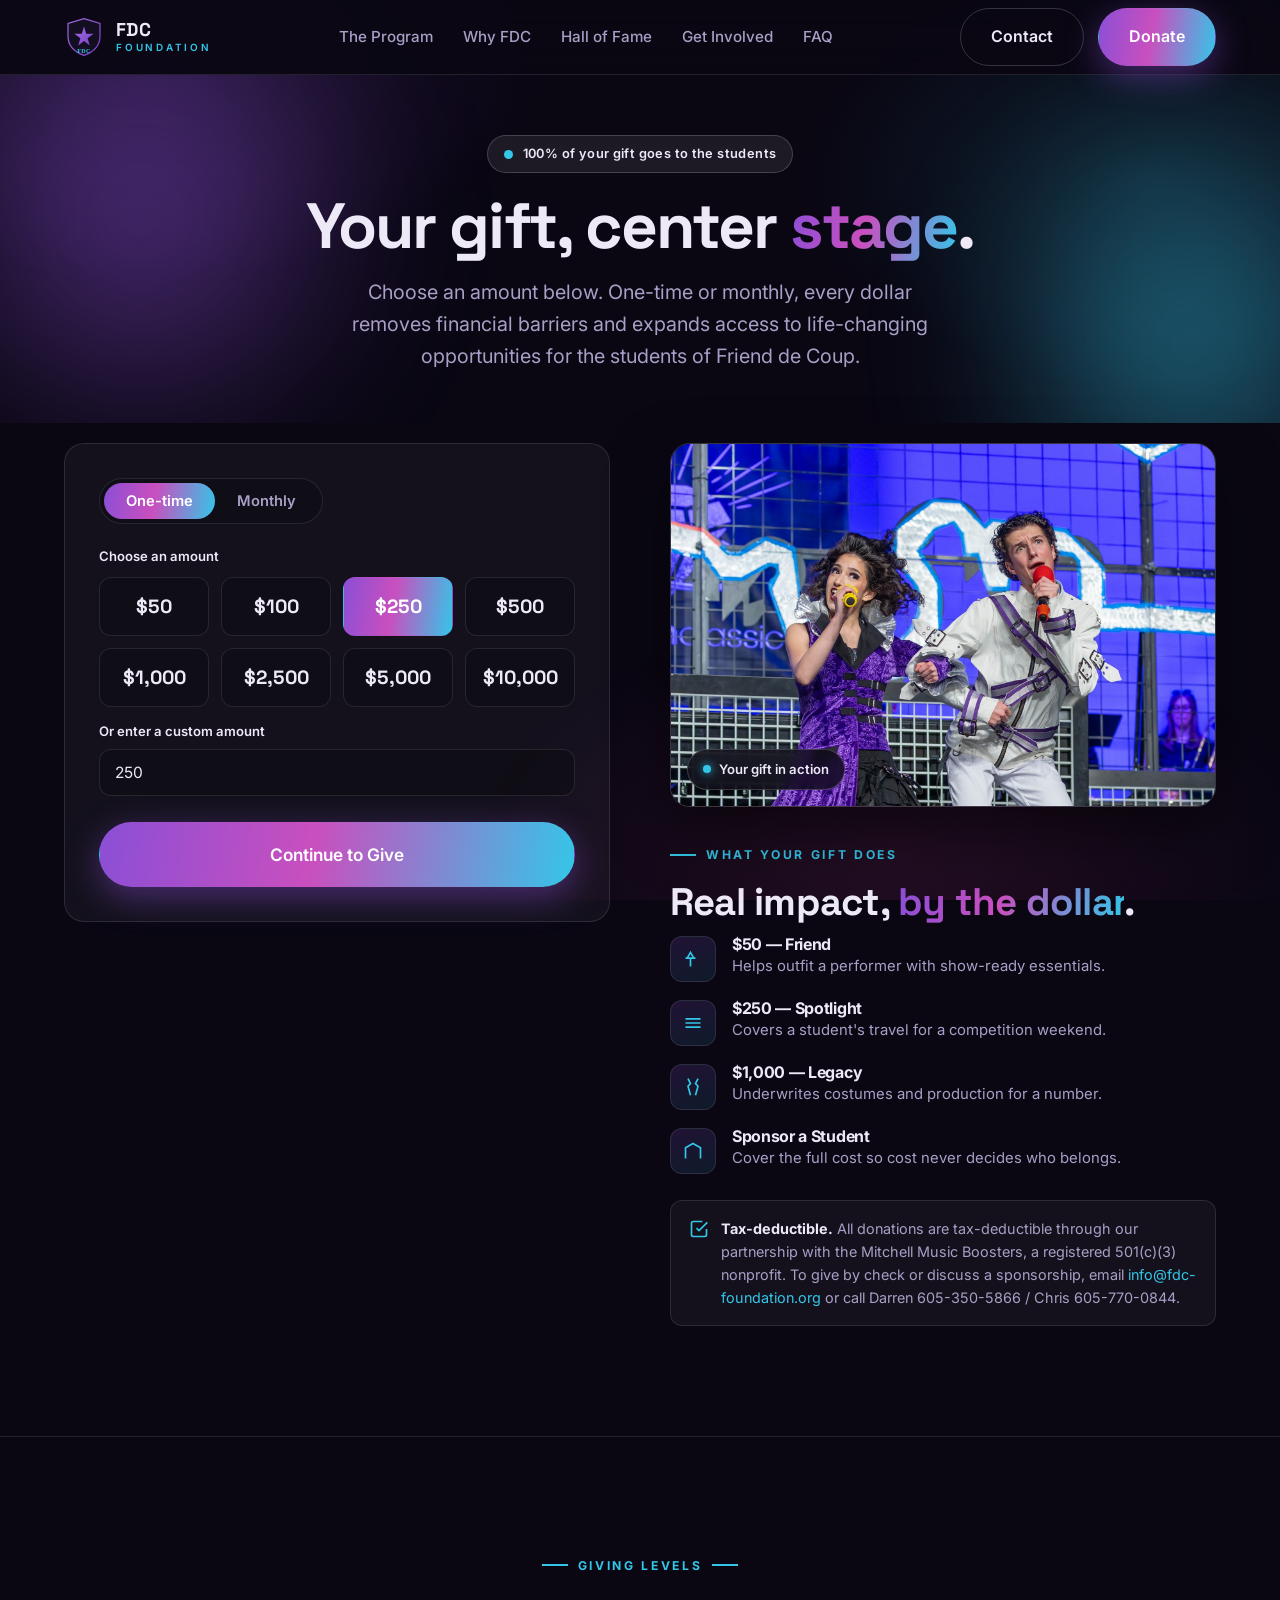
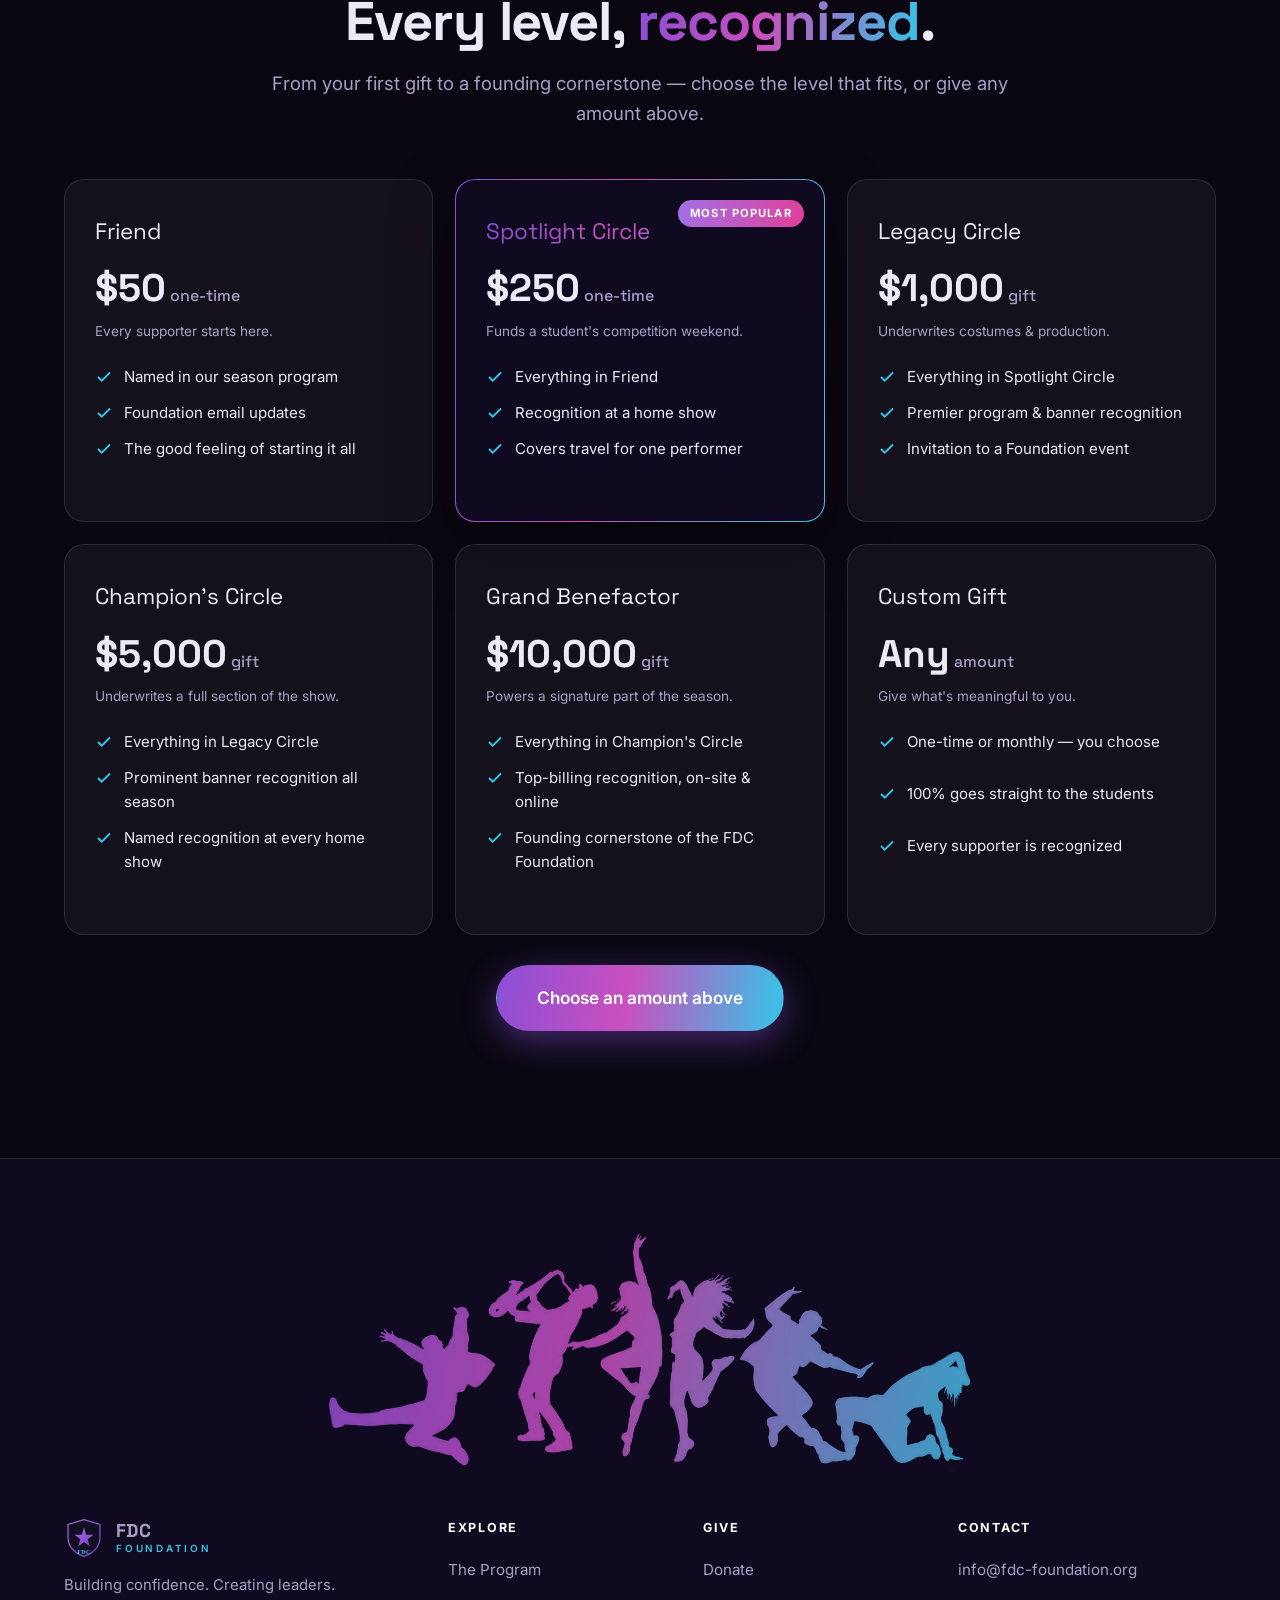
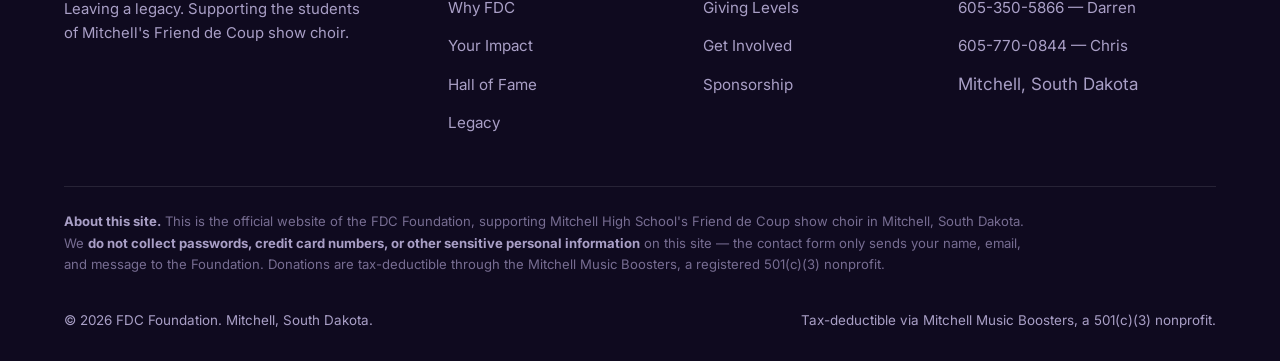
==== commit 717d5a50: "Add the Hall of Fame wall page A donor-facing page for the Hall of Fame wall coming to the Performin" ====
--- a/donate.html
+++ b/donate.html
@@ -24,7 +24,7 @@
         <ul class="nav__links">
           <li><a href="index.html#about">The Program</a></li>
           <li><a href="index.html#premiere">Why FDC</a></li>
-          <li><a href="index.html#impact">Your Impact</a></li>
+          <li><a href="hall-of-fame.html">Hall of Fame</a></li>
           <li><a href="index.html#give">Get Involved</a></li>
           <li><a href="index.html#faq">FAQ</a></li>
         </ul>
@@ -39,6 +39,7 @@
       <ul>
         <li><a href="index.html#about">The Program</a></li>
         <li><a href="index.html#premiere">Why FDC</a></li>
+        <li><a href="hall-of-fame.html">Hall of Fame</a></li>
         <li><a href="index.html#impact">Your Impact</a></li>
         <li><a href="index.html#give">Get Involved</a></li>
         <li><a href="index.html#faq">FAQ</a></li>
@@ -213,6 +214,7 @@
             <li><a href="index.html#about">The Program</a></li>
             <li><a href="index.html#premiere">Why FDC</a></li>
             <li><a href="index.html#impact">Your Impact</a></li>
+            <li><a href="hall-of-fame.html">Hall of Fame</a></li>
             <li><a href="index.html#legacy">Legacy</a></li>
           </ul>
         </div>
--- a/assets/styles.css
+++ b/assets/styles.css
@@ -239,6 +239,11 @@
 .opp { position: relative; border-radius: var(--radius); overflow: hidden; min-height: 380px; display: flex; flex-direction: column; justify-content: flex-end; padding: 30px; color: #fff; box-shadow: var(--shadow); isolation: isolate; border: 1px solid var(--line); }
 .opp::after { content:""; position:absolute; inset:0; z-index:-1; background: linear-gradient(180deg, rgba(10,7,19,0.1) 0%, rgba(10,7,19,0.35) 48%, rgba(10,7,19,0.94) 100%), var(--opp-img) var(--opp-pos, center)/cover no-repeat; transition: transform .6s var(--ease); }
 .opp:hover::after { transform: scale(1.06); }
+/* Image URLs live here, not in an inline style: a url() inside a custom property
+   resolves against this stylesheet, so an HTML-relative path lands in assets/assets/. */
+.opp--founder { --opp-img: url('img/energy-yellow.jpg'); --opp-pos: center 8%; }
+.opp--sponsor { --opp-img: url('img/portrait-2.jpg'); --opp-pos: center 5%; }
+.opp--program { --opp-img: url('img/energy.jpg'); }
 .opp__num { font-family: var(--font-display); font-weight: 700; font-size: 0.9rem; color: var(--cyan); letter-spacing: 0.1em; margin-bottom: 8px; }
 .opp h3 { font-size: 1.5rem; margin-bottom: 8px; }
 .opp p { color: rgba(255,255,255,0.85); font-size: 0.95rem; margin: 0 0 18px; }
@@ -434,3 +439,39 @@
   *, *::before, *::after { animation: none !important; transition: none !important; scroll-behavior: auto !important; }
   .reveal { opacity: 1; transform: none; }
 }
+
+/* ---------- Hall of Fame wall page ---------- */
+.hof-hero { padding: 70px 0 30px; }
+.lights-bar { display: flex; align-items: center; justify-content: center; gap: 16px; flex-wrap: wrap; margin-top: 30px; }
+.lights-hint { color: var(--muted-2); font-size: 0.86rem; }
+.lights-dot { display: inline-block; width: 8px; height: 8px; border-radius: 50%; background: var(--gold); box-shadow: 0 0 10px rgba(230,184,78,0.9); }
+body.lights-down .lights-dot { background: var(--cyan); box-shadow: 0 0 12px rgba(52,198,232,0.9); }
+
+.wall { display: grid; grid-template-columns: 1.5fr 1fr; gap: 36px; align-items: center; margin-top: 60px; }
+.wall__view { border-radius: var(--radius); overflow: hidden; border: 1px solid var(--line); box-shadow: var(--shadow); background: #100d16; }
+.wall__view svg { display: block; width: 100%; height: auto; }
+.wall--flip .wall__view { order: 2; }
+.wall__tag { display: block; font-weight: 700; font-size: 0.72rem; letter-spacing: 0.22em; text-transform: uppercase; color: var(--cyan); margin-bottom: 10px; }
+.wall__copy h3 { font-size: 1.7rem; margin-bottom: 12px; }
+.wall__copy p { color: var(--muted); margin: 0; }
+.wall__facts { display: grid; gap: 10px; margin-top: 20px; }
+.wall__facts li { position: relative; padding-left: 26px; font-size: 0.95rem; }
+.wall__facts li::before { content: ""; position: absolute; left: 0; top: 0.62em; width: 14px; height: 2px; background: var(--grad); }
+
+/* House-lights states inside the elevations */
+.wall__view .glow { opacity: 0.34; }
+.wall__view .wash { opacity: 0; }
+.wall__view .roomlight { opacity: 0.42; }
+.wall__view .glow, .wall__view .wash, .wall__view .roomlight { transition: opacity .5s var(--ease); }
+body.lights-down .wall__view .glow { opacity: 1; }
+body.lights-down .wall__view .wash { opacity: 0.85; }
+body.lights-down .wall__view .roomlight { opacity: 0.1; }
+
+.wall-cta { display: grid; grid-template-columns: 1.3fr 0.7fr; gap: 32px; align-items: center; padding: 44px; border-radius: var(--radius); background: var(--grad-soft); border: 1px solid var(--line-2); box-shadow: var(--shadow); }
+.wall-cta__actions { display: flex; flex-direction: column; gap: 14px; }
+
+@media (max-width: 900px) {
+  .wall { grid-template-columns: 1fr; gap: 26px; margin-top: 46px; }
+  .wall--flip .wall__view { order: 0; }
+  .wall-cta { grid-template-columns: 1fr; padding: 32px; }
+}
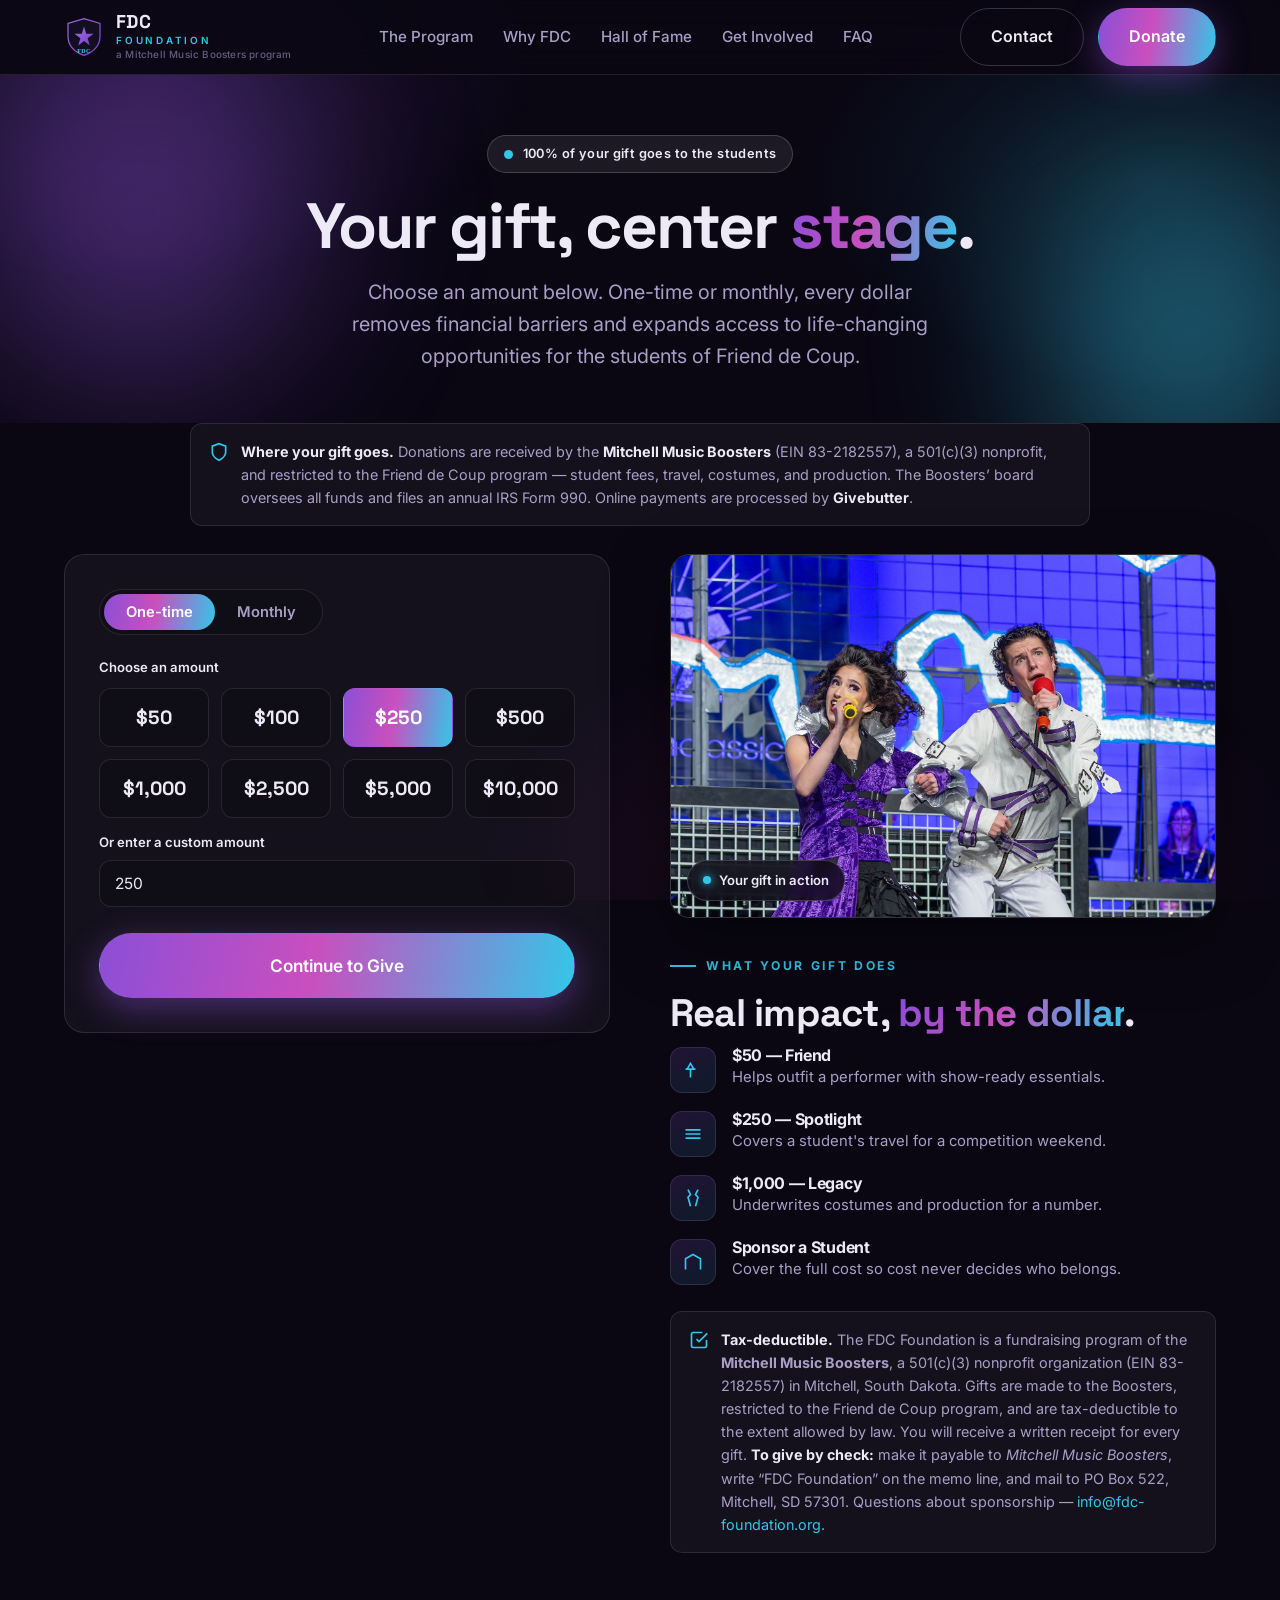
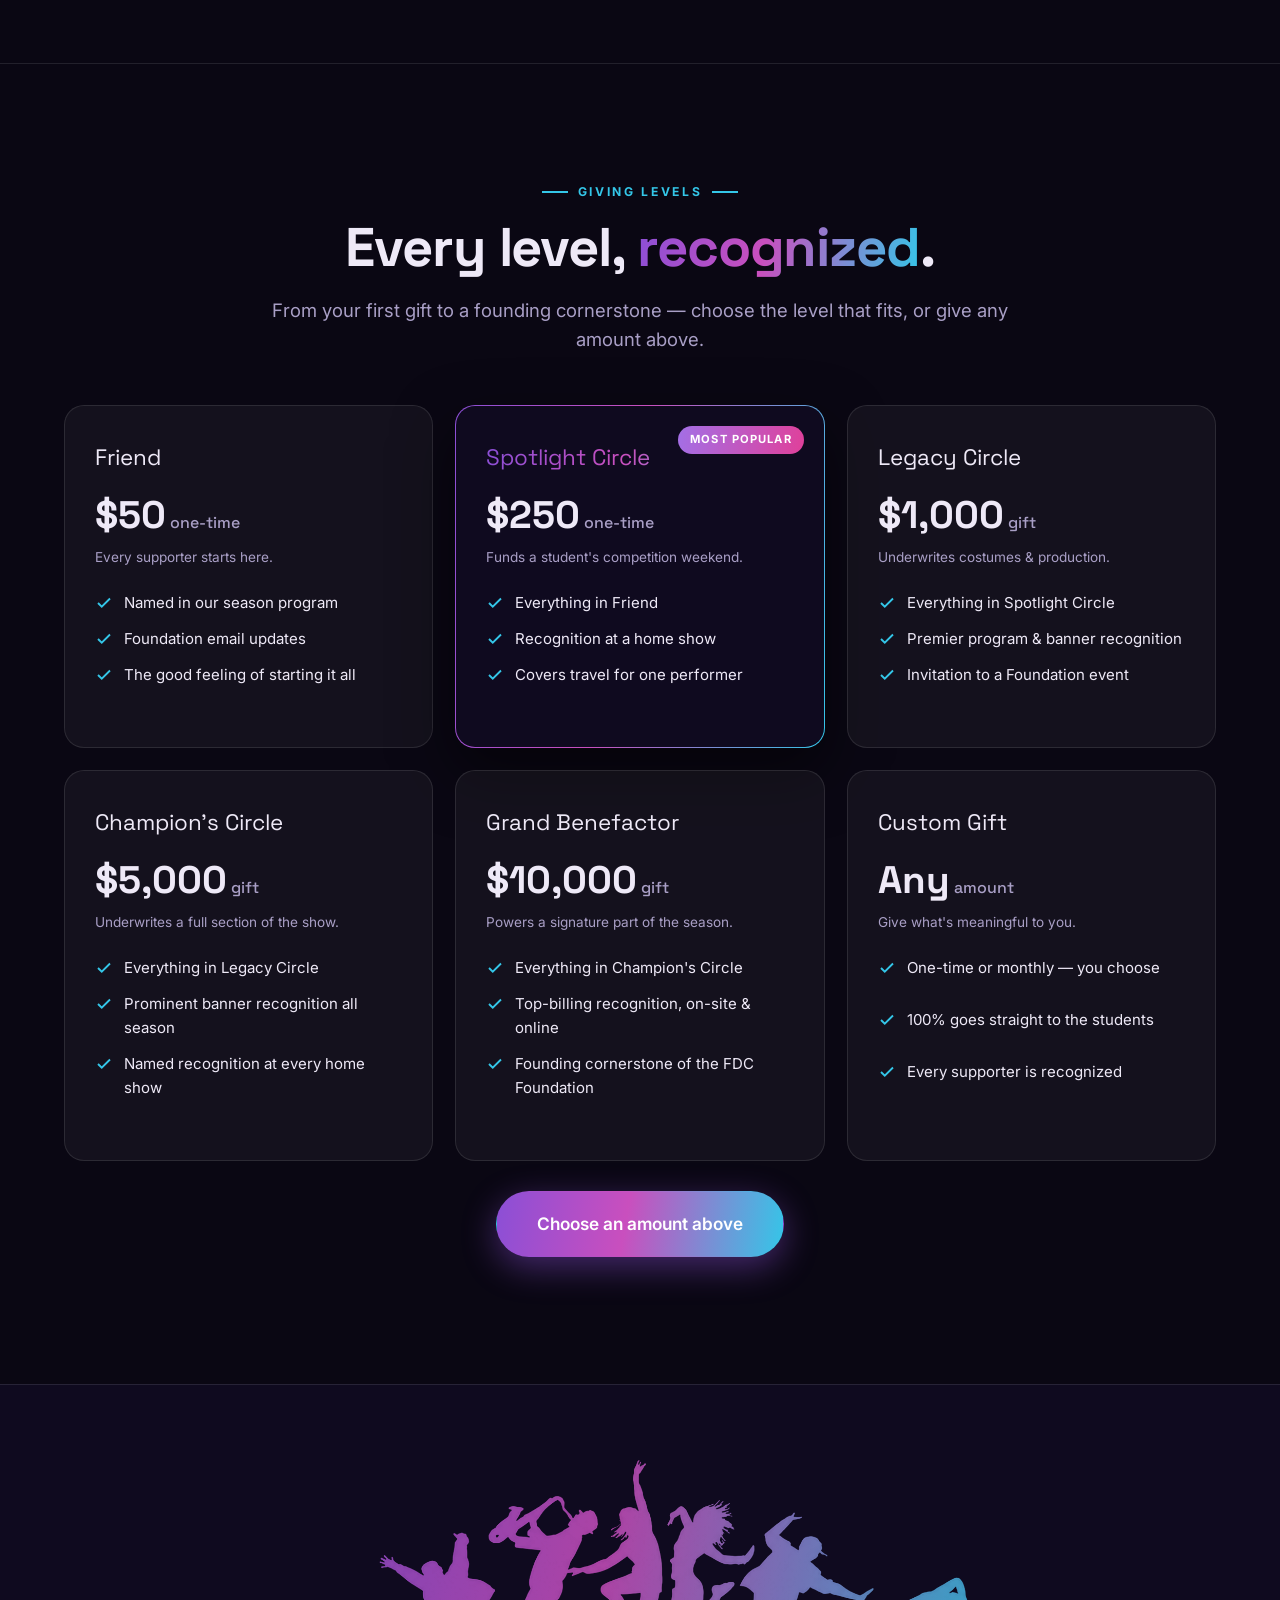
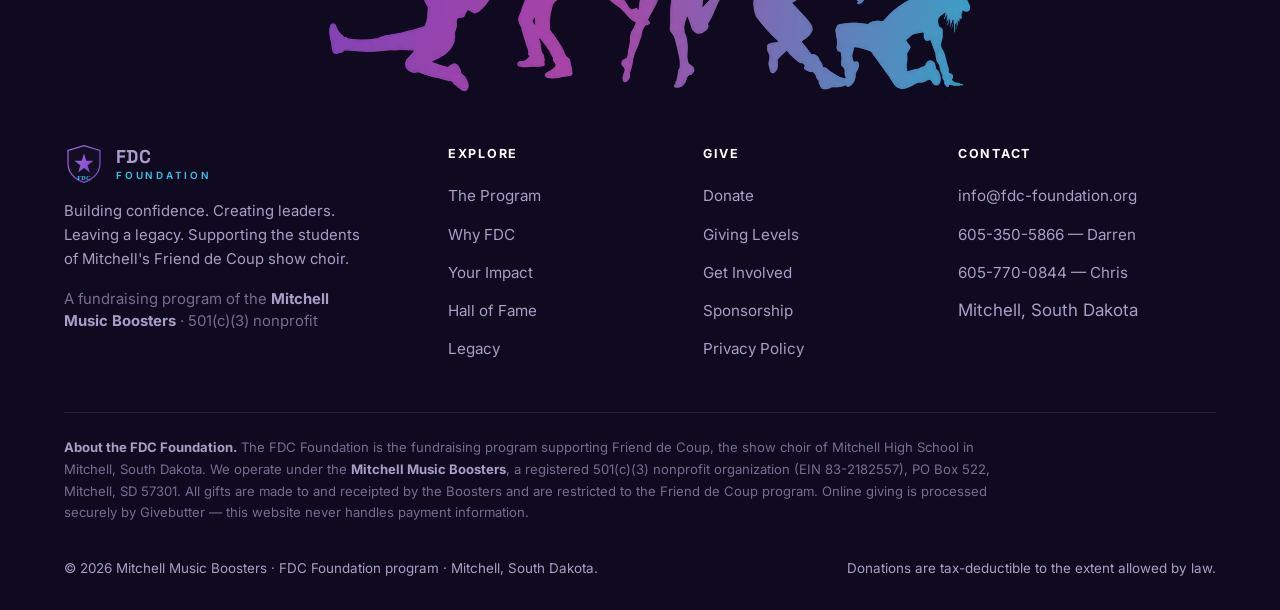
==== commit 63ab134e: "Add organizational identity and a privacy policy The site solicited donations without stating which " ====
--- a/donate.html
+++ b/donate.html
@@ -10,6 +10,32 @@
   <link rel="preconnect" href="https://fonts.gstatic.com" crossorigin />
   <link href="https://fonts.googleapis.com/css2?family=Space+Grotesk:wght@500;600;700&family=Inter:wght@400;500;600;700&display=swap" rel="stylesheet" />
   <link rel="stylesheet" href="assets/styles.css" />
+  <script type="application/ld+json">
+  {
+    "@context": "https://schema.org",
+    "@type": "NGO",
+    "name": "FDC Foundation",
+    "alternateName": "Friend de Coup Foundation",
+    "description": "Fundraising program supporting Friend de Coup, the show choir of Mitchell High School in Mitchell, South Dakota.",
+    "url": "https://www.fdc-foundation.org/",
+    "logo": "https://www.fdc-foundation.org/assets/crest.svg",
+    "email": "info@fdc-foundation.org",
+    "parentOrganization": {
+      "@type": "NGO",
+      "name": "Mitchell Music Boosters",
+      "taxID": "83-2182557",
+      "nonprofitStatus": "Nonprofit501c3"
+    },
+    "address": {
+      "@type": "PostalAddress",
+      "postOfficeBoxNumber": "522",
+      "addressLocality": "Mitchell",
+      "addressRegion": "SD",
+      "postalCode": "57301",
+      "addressCountry": "US"
+    }
+  }
+  </script>
 </head>
 <body>
 
@@ -18,7 +44,7 @@
     <div class="wrap nav">
       <a href="index.html" class="brand" aria-label="FDC Foundation home">
         <img src="assets/crest.svg" alt="" class="brand__crest" />
-        <span class="brand__name">FDC<span>Foundation</span></span>
+        <span class="brand__name">FDC<span>Foundation</span><small class="brand__sub">a Mitchell Music Boosters program</small></span>
       </a>
       <nav aria-label="Primary">
         <ul class="nav__links">
@@ -64,6 +90,20 @@
     </div>
   </section>
 
+  <!-- ===================== WHERE YOUR GIFT GOES ===================== -->
+  <section class="section" style="padding:0 0 8px;">
+    <div class="wrap">
+      <div class="note-box" style="max-width:900px;margin:0 auto;">
+        <svg width="20" height="20" viewBox="0 0 24 24" fill="none" stroke="currentColor" stroke-width="2"><path d="M12 22s8-4 8-10V5l-8-3-8 3v7c0 6 8 10 8 10z"/></svg>
+        <span><strong style="color:var(--text);">Where your gift goes.</strong> Donations are received by the
+        <strong style="color:var(--text);">Mitchell Music Boosters</strong> (EIN 83-2182557), a 501(c)(3)
+        nonprofit, and restricted to the Friend de Coup program &mdash; student fees, travel, costumes, and
+        production. The Boosters&rsquo; board oversees all funds and files an annual IRS Form 990. Online
+        payments are processed by <strong style="color:var(--text);">Givebutter</strong>.</span>
+      </div>
+    </div>
+  </section>
+
   <!-- ===================== DONATE FORM ===================== -->
   <section class="section" style="padding-top:20px;">
     <div class="wrap">
@@ -115,7 +155,7 @@
           </ul>
           <div class="note-box" style="margin-top:26px;">
             <svg width="20" height="20" viewBox="0 0 24 24" fill="none" stroke="currentColor" stroke-width="2"><path d="M9 11l3 3L22 4M21 12v7a2 2 0 0 1-2 2H5a2 2 0 0 1-2-2V5a2 2 0 0 1 2-2h11"/></svg>
-            <span><strong style="color:var(--text);">Tax-deductible.</strong> All donations are tax-deductible through our partnership with the Mitchell Music Boosters, a registered 501(c)(3) nonprofit. To give by check or discuss a sponsorship, email <a href="mailto:info@fdc-foundation.org" style="color:var(--cyan);">info@fdc-foundation.org</a> or call Darren 605-350-5866 / Chris 605-770-0844.</span>
+            <span><strong style="color:var(--text);">Tax-deductible.</strong> The FDC Foundation is a fundraising program of the <strong>Mitchell Music Boosters</strong>, a 501(c)(3) nonprofit organization (EIN 83-2182557) in Mitchell, South Dakota. Gifts are made to the Boosters, restricted to the Friend de Coup program, and are tax-deductible to the extent allowed by law. You will receive a written receipt for every gift. <strong style="color:var(--text);">To give by check:</strong> make it payable to <em>Mitchell Music Boosters</em>, write “FDC Foundation” on the memo line, and mail to PO Box 522, Mitchell, SD 57301. Questions about sponsorship — <a href="mailto:info@fdc-foundation.org" style="color:var(--cyan);">info@fdc-foundation.org</a>.</span>
           </div>
         </div>
       </div>
@@ -207,6 +247,7 @@
         <div class="footer-brand">
           <a href="index.html" class="brand"><img src="assets/crest.svg" alt="" class="brand__crest" /><span class="brand__name">FDC<span>Foundation</span></span></a>
           <p>Building confidence. Creating leaders. Leaving a legacy. Supporting the students of Mitchell's Friend de Coup show choir.</p>
+          <p class="footer-org">A fundraising program of the <strong>Mitchell Music Boosters</strong> &middot; 501(c)(3) nonprofit</p>
         </div>
         <div class="footer-col">
           <h5>Explore</h5>
@@ -225,6 +266,7 @@
             <li><a href="index.html#tiers">Giving Levels</a></li>
             <li><a href="index.html#give">Get Involved</a></li>
             <li><a href="index.html#contact">Sponsorship</a></li>
+            <li><a href="privacy.html">Privacy Policy</a></li>
           </ul>
         </div>
         <div class="footer-col">
@@ -238,9 +280,9 @@
         </div>
       </div>
       <div class="footer-bottom">
-        <p class="footer-note"><strong>About this site.</strong> This is the official website of the FDC Foundation, supporting Mitchell High School's Friend de Coup show choir in Mitchell, South Dakota. We <strong>do not collect passwords, credit card numbers, or other sensitive personal information</strong> on this site — the contact form only sends your name, email, and message to the Foundation. Donations are tax-deductible through the Mitchell Music Boosters, a registered 501(c)(3) nonprofit.</p>
-        <span>&copy; <span id="year">2026</span> FDC Foundation. Mitchell, South Dakota.</span>
-        <span>Tax-deductible via Mitchell Music Boosters, a 501(c)(3) nonprofit.</span>
+        <p class="footer-note"><strong>About the FDC Foundation.</strong> The FDC Foundation is the fundraising program supporting Friend de Coup, the show choir of Mitchell High School in Mitchell, South Dakota. We operate under the <strong>Mitchell Music Boosters</strong>, a registered 501(c)(3) nonprofit organization <!-- CONFIRM EIN 83-2182557 AND LEGAL NAME WITH BOOSTERS TREASURER BEFORE DEPLOYING --> (EIN 83-2182557), PO Box 522, Mitchell, SD 57301. All gifts are made to and receipted by the Boosters and are restricted to the Friend de Coup program. Online giving is processed securely by Givebutter — this website never handles payment information.</p>
+        <span>&copy; <span id="year">2026</span> Mitchell Music Boosters &middot; FDC Foundation program &middot; Mitchell, South Dakota.</span>
+        <span>Donations are tax-deductible to the extent allowed by law.</span>
       </div>
     </div>
   </footer>
@@ -256,9 +298,9 @@
       <h2>Thank you for supporting <span class="grad-text">FDC</span>!</h2>
       <div class="modal__amount" id="thanks-amount" hidden></div>
       <p id="thanks-desc">
-        Online giving isn't switched on just yet — but we'd love to make your gift happen right now.
-        Please reach out to <strong style="color:var(--text)">Darren</strong> or
-        <strong style="color:var(--text)">Chris</strong> and they'll take care of the rest.
+        Online giving goes live shortly. In the meantime you can mail a check payable to
+        <strong style="color:var(--text)">Mitchell Music Boosters</strong> with &ldquo;FDC Foundation&rdquo; on
+        the memo line to PO Box 522, Mitchell, SD 57301 — or reach out and we&rsquo;ll help you give today.
       </p>
       <div class="modal__contacts">
         <div class="modal__contact">
@@ -274,7 +316,7 @@
           <div><span class="who">Email the Foundation</span><a href="mailto:info@fdc-foundation.org?subject=I%27d%20like%20to%20support%20FDC">info@fdc-foundation.org</a></div>
         </div>
       </div>
-      <p class="modal__note">All gifts are tax-deductible through the Mitchell Music Boosters, a registered 501(c)(3) nonprofit.</p>
+      <p class="modal__note">Gifts are receipted by the Mitchell Music Boosters, a 501(c)(3) nonprofit (EIN 83-2182557), and are tax-deductible to the extent allowed by law.</p>
     </div>
   </div>
 
--- a/assets/styles.css
+++ b/assets/styles.css
@@ -119,6 +119,10 @@
 .brand__crest { width: 40px; height: 40px; }
 .brand__name { font-family: var(--font-display); font-weight: 700; font-size: 1.16rem; letter-spacing: 0.02em; line-height: 1; }
 .brand__name span { display:block; font-family: var(--font-body); font-weight: 600; font-size: 0.62rem; letter-spacing: 0.28em; text-transform: uppercase; color: var(--cyan); margin-top: 4px; }
+.brand__sub { display: block; font-family: var(--font-body); font-size: 0.62rem; font-weight: 500; letter-spacing: 0.02em; text-transform: none; color: var(--muted-2); opacity: 0.85; margin-top: 3px; line-height: 1.2; }
+@media (max-width: 640px) { .brand__sub { display: none; } }
+.footer-org { margin: 10px 0 0; font-size: 0.8rem; line-height: 1.5; color: var(--muted-2); }
+.footer-org strong { color: var(--muted); }
 .nav__links { display: flex; align-items: center; gap: 30px; }
 .nav__links a { color: var(--muted); font-size: 0.95rem; font-weight: 500; position: relative; padding: 6px 0; transition: color .2s; }
 .nav__links a:hover { color: #fff; }
@@ -475,3 +479,22 @@
   .wall--flip .wall__view { order: 0; }
   .wall-cta { grid-template-columns: 1fr; padding: 32px; }
 }
+
+/* ---------- Policy / legal pages ---------- */
+.policy-head { max-width: 820px; }
+.policy-date { color: var(--muted-2); font-size: 0.86rem; margin-top: 6px; }
+.policy-summary { max-width: 900px; }
+.policy { max-width: 820px; color: var(--muted); font-size: 0.95rem; line-height: 1.75; }
+.policy h2 { font-family: var(--font-display); color: var(--text); font-size: 1.28rem; line-height: 1.3;
+             margin: 40px 0 12px; padding-top: 22px; border-top: 1px solid rgba(255,255,255,0.08); }
+.policy h2:first-child { margin-top: 8px; padding-top: 0; border-top: 0; }
+.policy p { margin: 0 0 16px; }
+.policy ul { margin: 0 0 18px; padding-left: 20px; }
+.policy li { margin-bottom: 11px; }
+.policy strong { color: var(--text); }
+.policy em { color: var(--muted); font-style: italic; }
+.policy a { color: var(--cyan); text-decoration: underline; text-underline-offset: 2px; }
+.policy a:hover { opacity: 0.82; }
+.policy-contact { list-style: none; padding-left: 0; }
+.policy-contact li { margin-bottom: 9px; }
+@media (max-width: 640px) { .policy { font-size: 0.92rem; } .policy h2 { font-size: 1.14rem; margin-top: 30px; } }
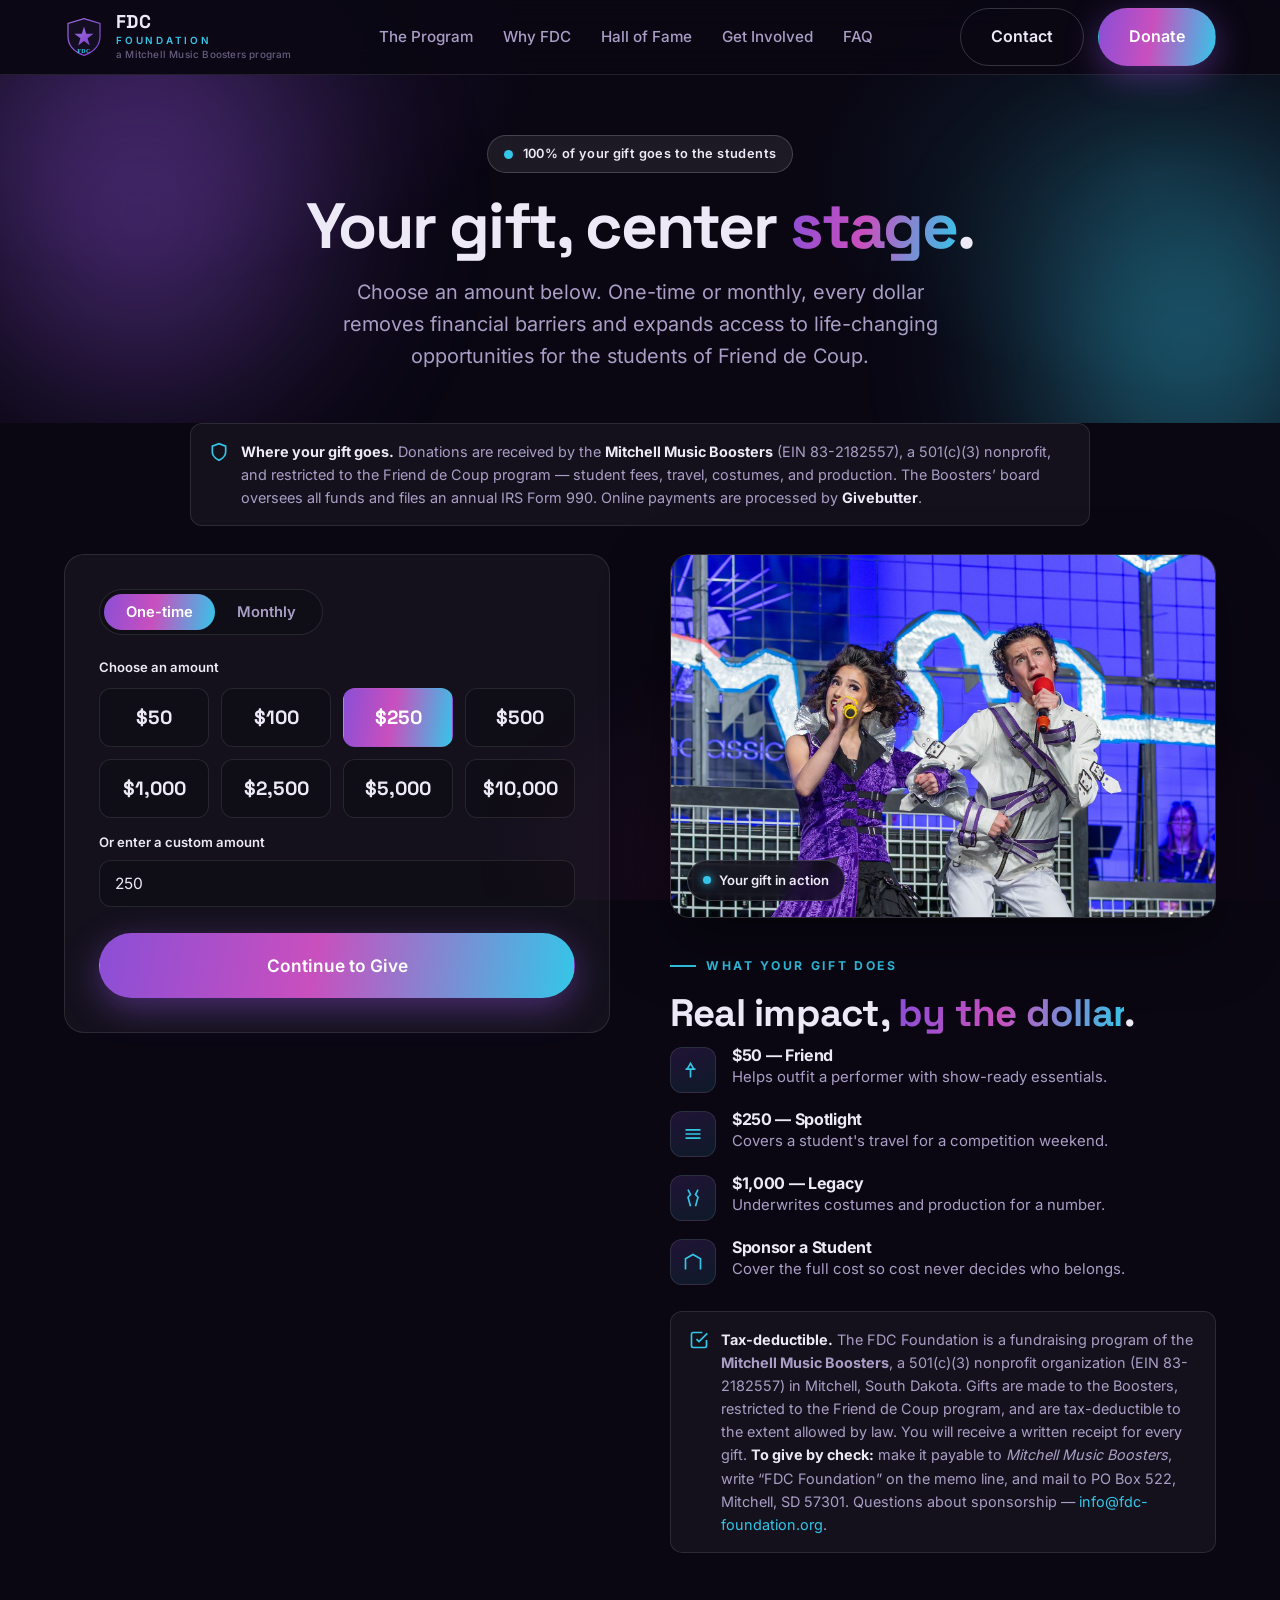
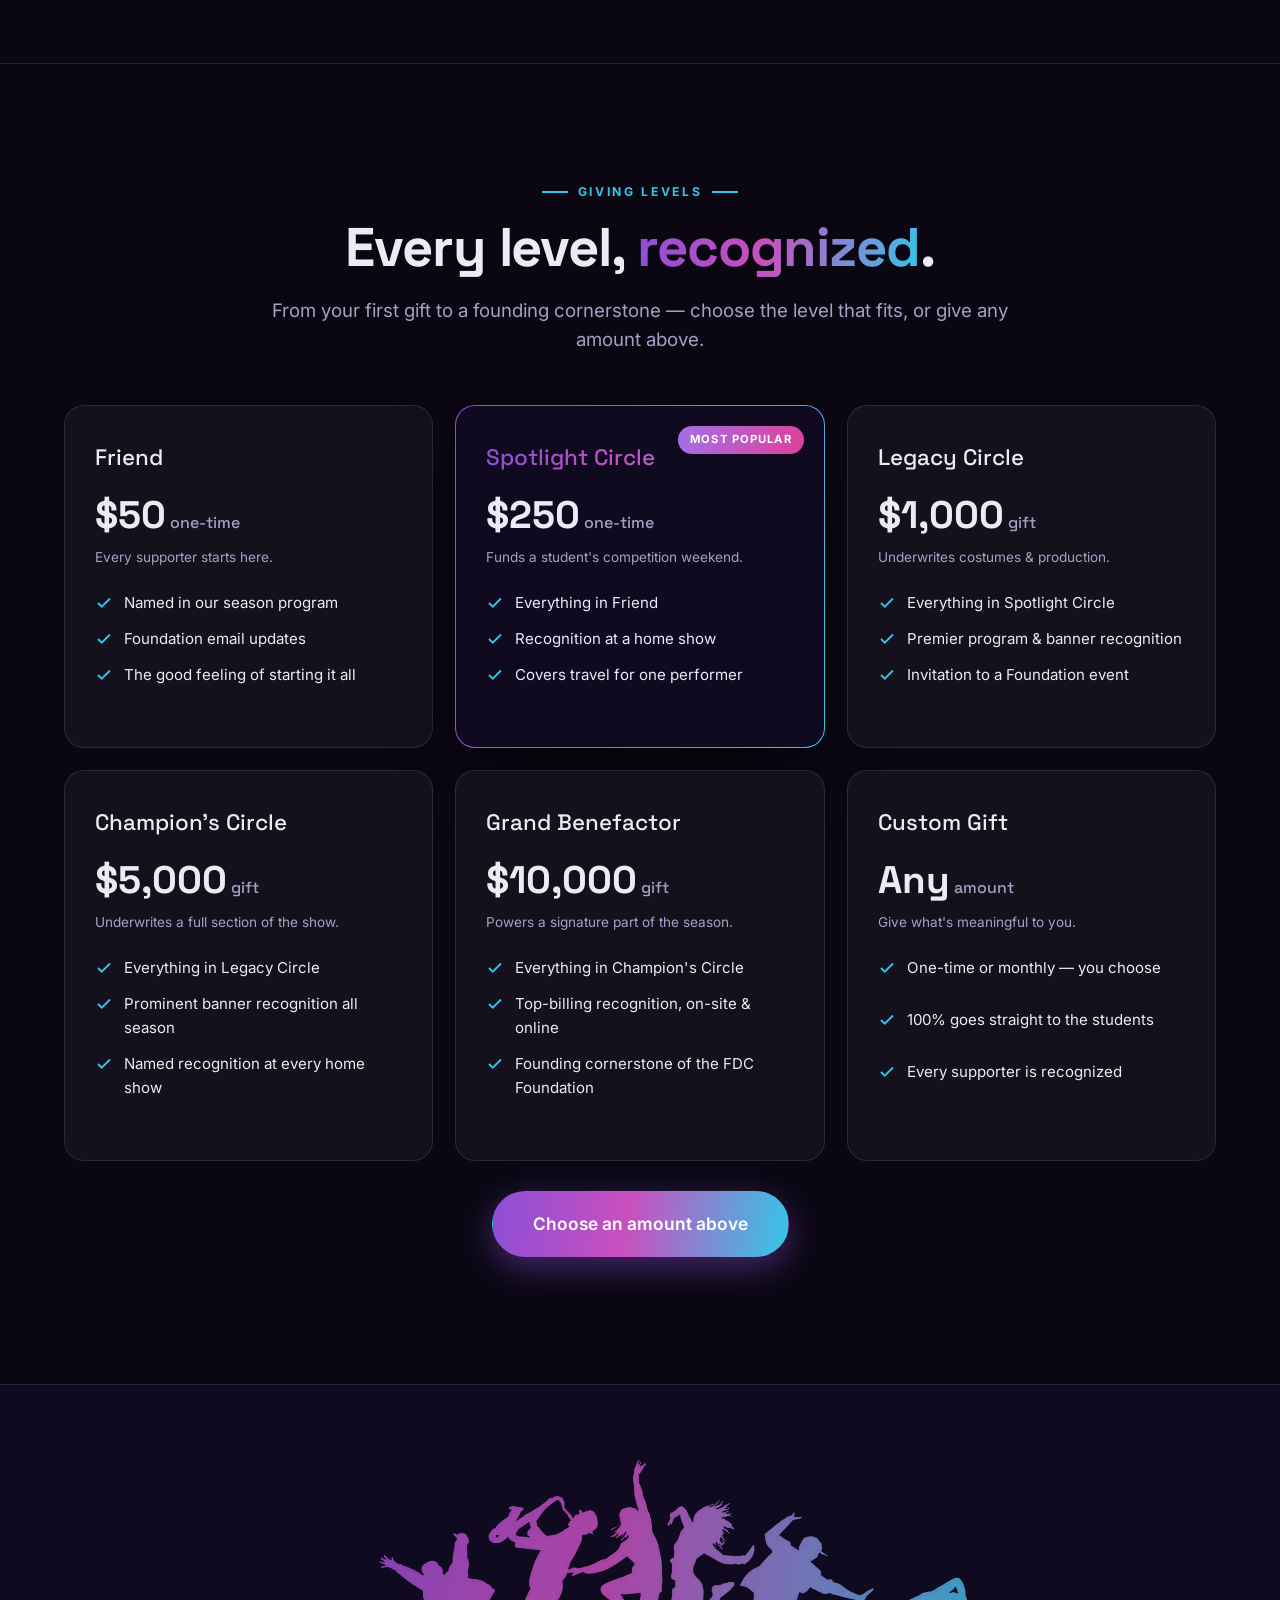
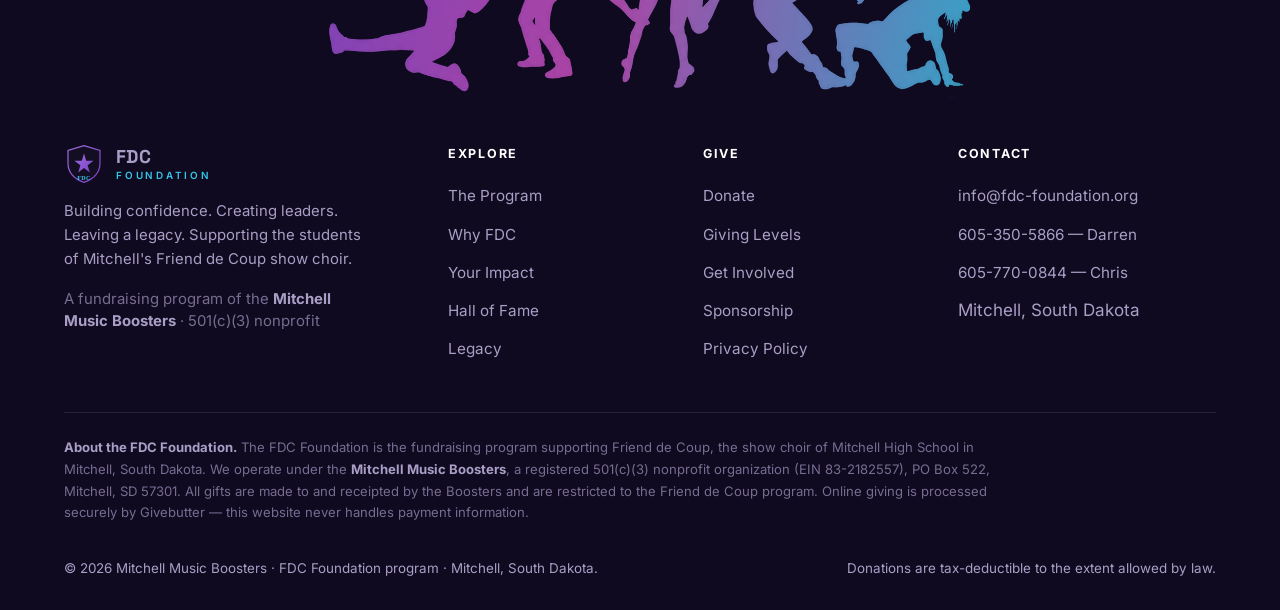
==== commit 687d7c37: "Self-host webfonts; remove the last third-party request Pages loaded Space Grotesk and Inter from fo" ====
--- a/donate.html
+++ b/donate.html
@@ -6,9 +6,9 @@
   <title>Donate — FDC Foundation</title>
   <meta name="description" content="Make a gift to the FDC Foundation and support the students of Mitchell's Friend de Coup show choir. One-time or monthly — every dollar goes straight to students." />
   <link rel="icon" href="assets/crest.svg" type="image/svg+xml" />
-  <link rel="preconnect" href="https://fonts.googleapis.com" />
-  <link rel="preconnect" href="https://fonts.gstatic.com" crossorigin />
-  <link href="https://fonts.googleapis.com/css2?family=Space+Grotesk:wght@500;600;700&family=Inter:wght@400;500;600;700&display=swap" rel="stylesheet" />
+  <link rel="preload" href="assets/fonts/inter-400-latin.woff2" as="font" type="font/woff2" crossorigin />
+  <link rel="preload" href="assets/fonts/space-grotesk-700-latin.woff2" as="font" type="font/woff2" crossorigin />
+  <link rel="stylesheet" href="assets/fonts.css" />
   <link rel="stylesheet" href="assets/styles.css" />
   <script type="application/ld+json">
   {
--- a/assets/fonts.css
+++ b/assets/fonts.css
@@ -0,0 +1,131 @@
+/* Self-hosted webfonts. Space Grotesk and Inter are both licensed under the
+   SIL Open Font License 1.1, which permits redistribution and self-hosting.
+   Generated from the Google Fonts css2 API; latin and latin-ext subsets only.
+   No external requests are made for fonts. */
+
+/* latin-ext */
+@font-face {
+  font-family: 'Inter';
+  font-style: normal;
+  font-weight: 400;
+  font-display: swap;
+  src: url(fonts/inter-400-latin-ext.woff2) format('woff2');
+  unicode-range: U+0100-02BA, U+02BD-02C5, U+02C7-02CC, U+02CE-02D7, U+02DD-02FF, U+0304, U+0308, U+0329, U+1D00-1DBF, U+1E00-1E9F, U+1EF2-1EFF, U+2020, U+20A0-20AB, U+20AD-20C0, U+2113, U+2C60-2C7F, U+A720-A7FF;
+}
+/* latin */
+@font-face {
+  font-family: 'Inter';
+  font-style: normal;
+  font-weight: 400;
+  font-display: swap;
+  src: url(fonts/inter-400-latin.woff2) format('woff2');
+  unicode-range: U+0000-00FF, U+0131, U+0152-0153, U+02BB-02BC, U+02C6, U+02DA, U+02DC, U+0304, U+0308, U+0329, U+2000-206F, U+20AC, U+2122, U+2191, U+2193, U+2212, U+2215, U+FEFF, U+FFFD;
+}
+/* latin-ext */
+@font-face {
+  font-family: 'Inter';
+  font-style: normal;
+  font-weight: 500;
+  font-display: swap;
+  src: url(fonts/inter-500-latin-ext.woff2) format('woff2');
+  unicode-range: U+0100-02BA, U+02BD-02C5, U+02C7-02CC, U+02CE-02D7, U+02DD-02FF, U+0304, U+0308, U+0329, U+1D00-1DBF, U+1E00-1E9F, U+1EF2-1EFF, U+2020, U+20A0-20AB, U+20AD-20C0, U+2113, U+2C60-2C7F, U+A720-A7FF;
+}
+/* latin */
+@font-face {
+  font-family: 'Inter';
+  font-style: normal;
+  font-weight: 500;
+  font-display: swap;
+  src: url(fonts/inter-500-latin.woff2) format('woff2');
+  unicode-range: U+0000-00FF, U+0131, U+0152-0153, U+02BB-02BC, U+02C6, U+02DA, U+02DC, U+0304, U+0308, U+0329, U+2000-206F, U+20AC, U+2122, U+2191, U+2193, U+2212, U+2215, U+FEFF, U+FFFD;
+}
+/* latin-ext */
+@font-face {
+  font-family: 'Inter';
+  font-style: normal;
+  font-weight: 600;
+  font-display: swap;
+  src: url(fonts/inter-600-latin-ext.woff2) format('woff2');
+  unicode-range: U+0100-02BA, U+02BD-02C5, U+02C7-02CC, U+02CE-02D7, U+02DD-02FF, U+0304, U+0308, U+0329, U+1D00-1DBF, U+1E00-1E9F, U+1EF2-1EFF, U+2020, U+20A0-20AB, U+20AD-20C0, U+2113, U+2C60-2C7F, U+A720-A7FF;
+}
+/* latin */
+@font-face {
+  font-family: 'Inter';
+  font-style: normal;
+  font-weight: 600;
+  font-display: swap;
+  src: url(fonts/inter-600-latin.woff2) format('woff2');
+  unicode-range: U+0000-00FF, U+0131, U+0152-0153, U+02BB-02BC, U+02C6, U+02DA, U+02DC, U+0304, U+0308, U+0329, U+2000-206F, U+20AC, U+2122, U+2191, U+2193, U+2212, U+2215, U+FEFF, U+FFFD;
+}
+/* latin-ext */
+@font-face {
+  font-family: 'Inter';
+  font-style: normal;
+  font-weight: 700;
+  font-display: swap;
+  src: url(fonts/inter-700-latin-ext.woff2) format('woff2');
+  unicode-range: U+0100-02BA, U+02BD-02C5, U+02C7-02CC, U+02CE-02D7, U+02DD-02FF, U+0304, U+0308, U+0329, U+1D00-1DBF, U+1E00-1E9F, U+1EF2-1EFF, U+2020, U+20A0-20AB, U+20AD-20C0, U+2113, U+2C60-2C7F, U+A720-A7FF;
+}
+/* latin */
+@font-face {
+  font-family: 'Inter';
+  font-style: normal;
+  font-weight: 700;
+  font-display: swap;
+  src: url(fonts/inter-700-latin.woff2) format('woff2');
+  unicode-range: U+0000-00FF, U+0131, U+0152-0153, U+02BB-02BC, U+02C6, U+02DA, U+02DC, U+0304, U+0308, U+0329, U+2000-206F, U+20AC, U+2122, U+2191, U+2193, U+2212, U+2215, U+FEFF, U+FFFD;
+}
+/* latin-ext */
+@font-face {
+  font-family: 'Space Grotesk';
+  font-style: normal;
+  font-weight: 500;
+  font-display: swap;
+  src: url(fonts/space-grotesk-500-latin-ext.woff2) format('woff2');
+  unicode-range: U+0100-02BA, U+02BD-02C5, U+02C7-02CC, U+02CE-02D7, U+02DD-02FF, U+0304, U+0308, U+0329, U+1D00-1DBF, U+1E00-1E9F, U+1EF2-1EFF, U+2020, U+20A0-20AB, U+20AD-20C0, U+2113, U+2C60-2C7F, U+A720-A7FF;
+}
+/* latin */
+@font-face {
+  font-family: 'Space Grotesk';
+  font-style: normal;
+  font-weight: 500;
+  font-display: swap;
+  src: url(fonts/space-grotesk-500-latin.woff2) format('woff2');
+  unicode-range: U+0000-00FF, U+0131, U+0152-0153, U+02BB-02BC, U+02C6, U+02DA, U+02DC, U+0304, U+0308, U+0329, U+2000-206F, U+20AC, U+2122, U+2191, U+2193, U+2212, U+2215, U+FEFF, U+FFFD;
+}
+/* latin-ext */
+@font-face {
+  font-family: 'Space Grotesk';
+  font-style: normal;
+  font-weight: 600;
+  font-display: swap;
+  src: url(fonts/space-grotesk-600-latin-ext.woff2) format('woff2');
+  unicode-range: U+0100-02BA, U+02BD-02C5, U+02C7-02CC, U+02CE-02D7, U+02DD-02FF, U+0304, U+0308, U+0329, U+1D00-1DBF, U+1E00-1E9F, U+1EF2-1EFF, U+2020, U+20A0-20AB, U+20AD-20C0, U+2113, U+2C60-2C7F, U+A720-A7FF;
+}
+/* latin */
+@font-face {
+  font-family: 'Space Grotesk';
+  font-style: normal;
+  font-weight: 600;
+  font-display: swap;
+  src: url(fonts/space-grotesk-600-latin.woff2) format('woff2');
+  unicode-range: U+0000-00FF, U+0131, U+0152-0153, U+02BB-02BC, U+02C6, U+02DA, U+02DC, U+0304, U+0308, U+0329, U+2000-206F, U+20AC, U+2122, U+2191, U+2193, U+2212, U+2215, U+FEFF, U+FFFD;
+}
+/* latin-ext */
+@font-face {
+  font-family: 'Space Grotesk';
+  font-style: normal;
+  font-weight: 700;
+  font-display: swap;
+  src: url(fonts/space-grotesk-700-latin-ext.woff2) format('woff2');
+  unicode-range: U+0100-02BA, U+02BD-02C5, U+02C7-02CC, U+02CE-02D7, U+02DD-02FF, U+0304, U+0308, U+0329, U+1D00-1DBF, U+1E00-1E9F, U+1EF2-1EFF, U+2020, U+20A0-20AB, U+20AD-20C0, U+2113, U+2C60-2C7F, U+A720-A7FF;
+}
+/* latin */
+@font-face {
+  font-family: 'Space Grotesk';
+  font-style: normal;
+  font-weight: 700;
+  font-display: swap;
+  src: url(fonts/space-grotesk-700-latin.woff2) format('woff2');
+  unicode-range: U+0000-00FF, U+0131, U+0152-0153, U+02BB-02BC, U+02C6, U+02DA, U+02DC, U+0304, U+0308, U+0329, U+2000-206F, U+20AC, U+2122, U+2191, U+2193, U+2212, U+2215, U+FEFF, U+FFFD;
+}
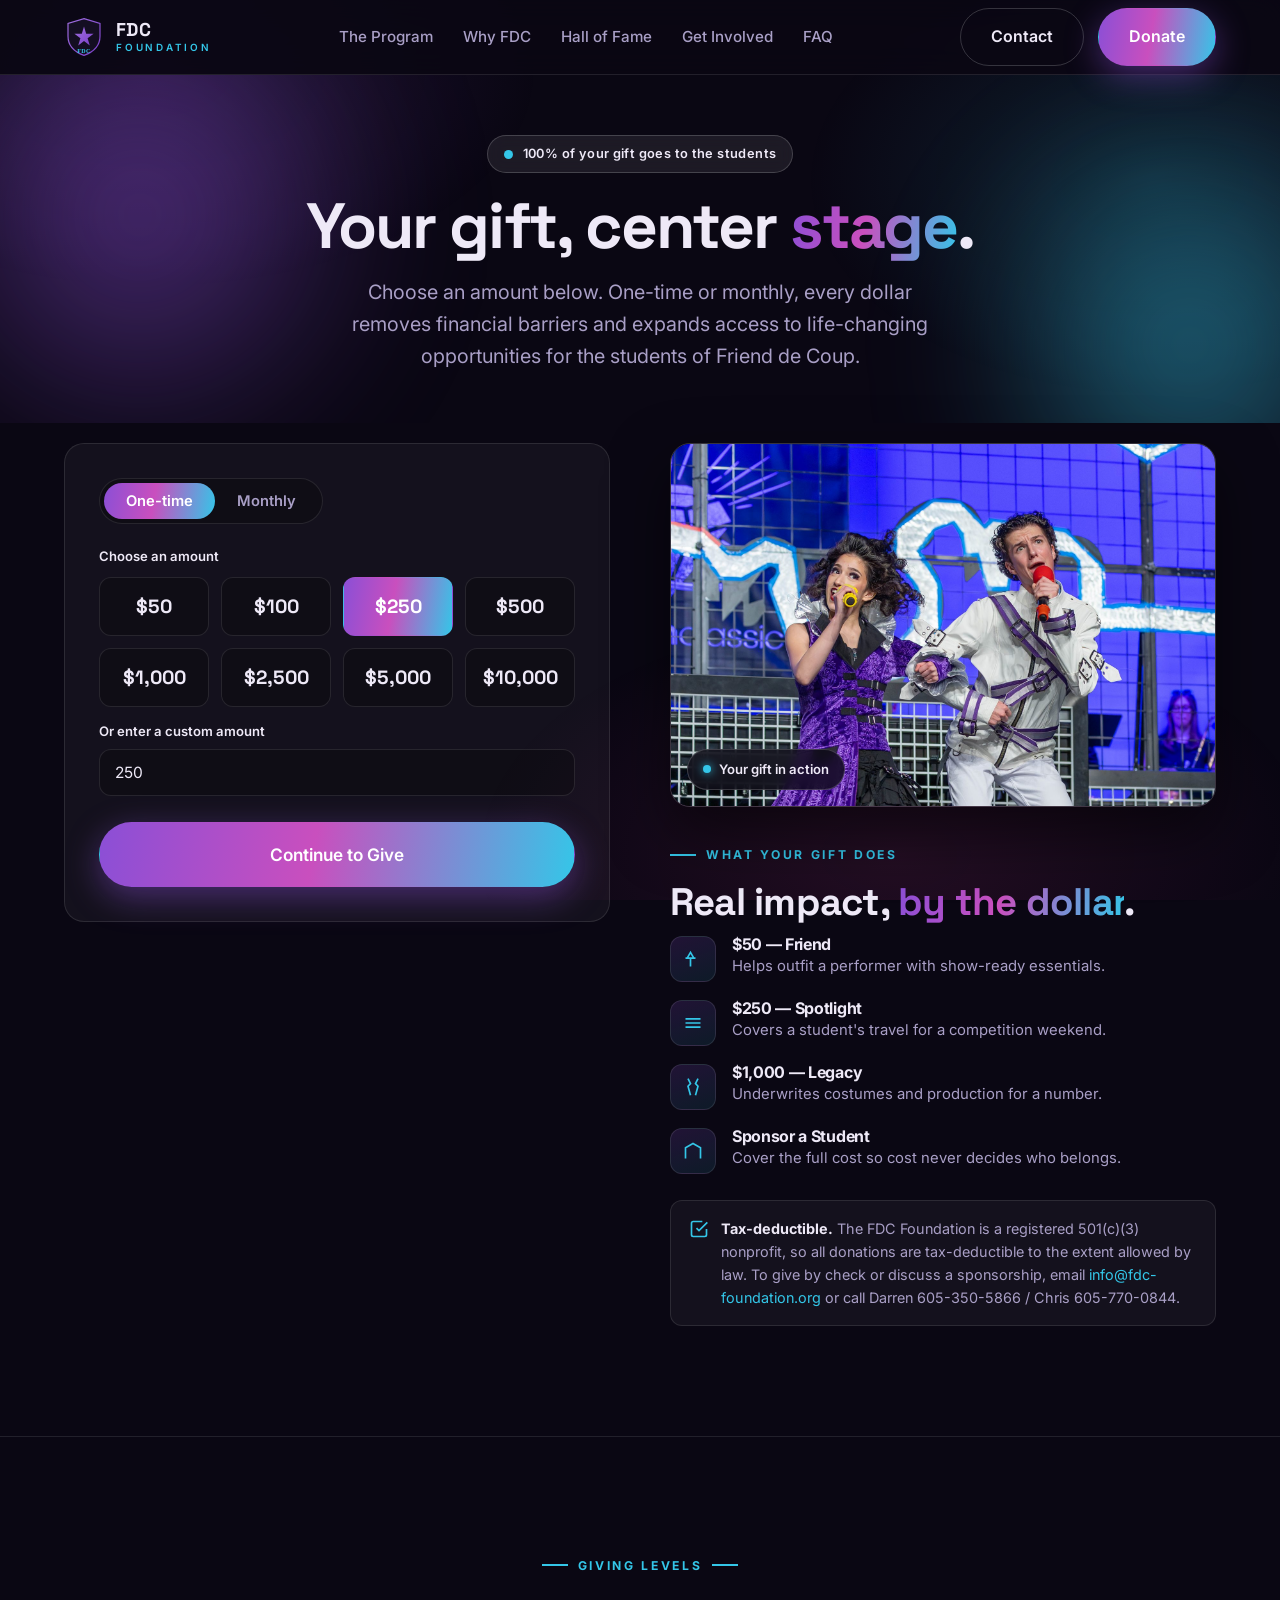
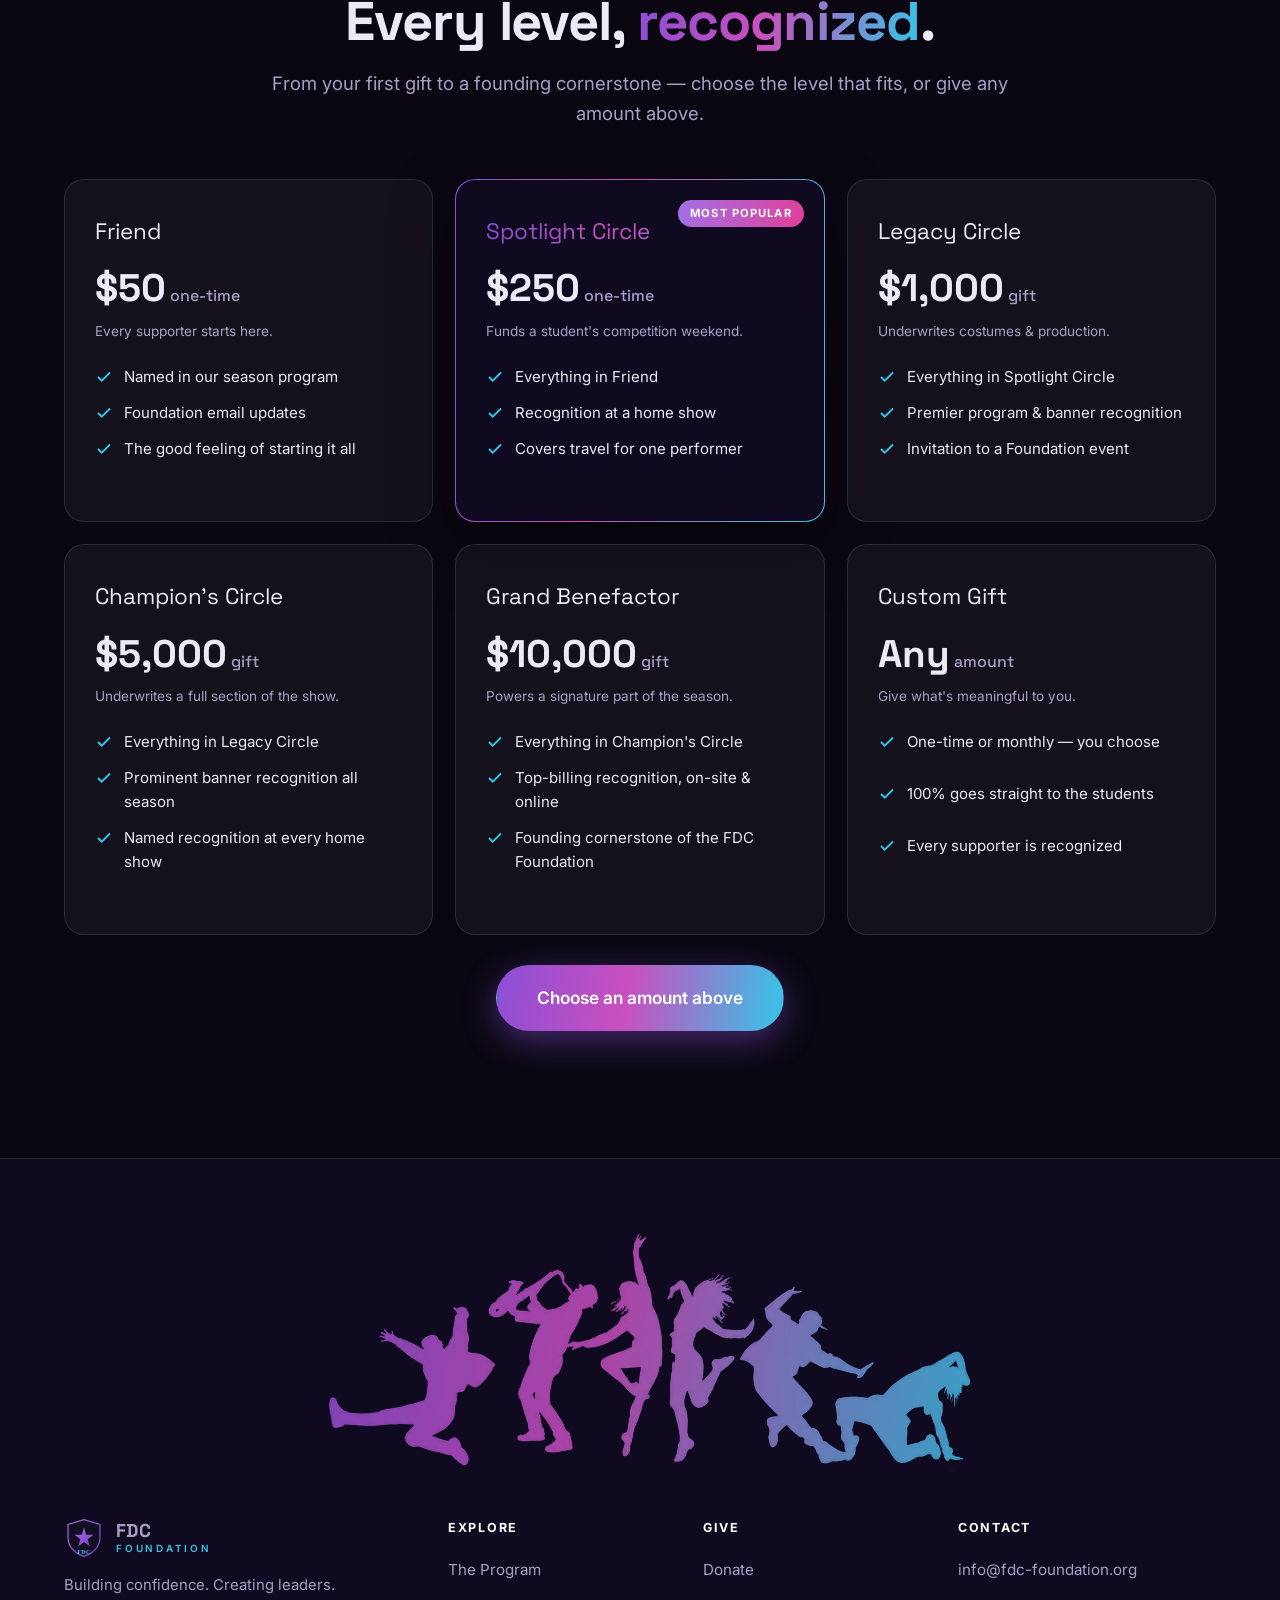
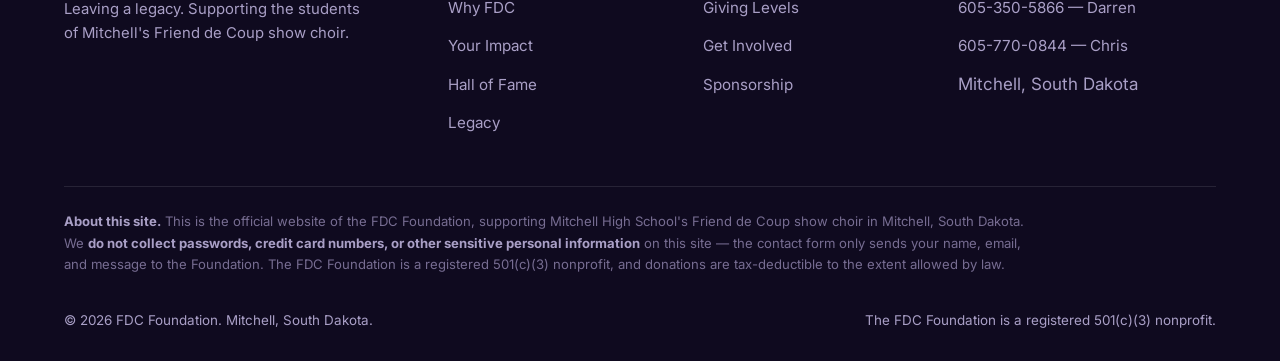
==== commit 05c60e6b: "Foundation is its own 501(c)(3); Givebutter as donation provider Co-Authored-By: Claude Sonnet 5.5 <" ====
--- a/donate.html
+++ b/donate.html
@@ -6,36 +6,10 @@
   <title>Donate — FDC Foundation</title>
   <meta name="description" content="Make a gift to the FDC Foundation and support the students of Mitchell's Friend de Coup show choir. One-time or monthly — every dollar goes straight to students." />
   <link rel="icon" href="assets/crest.svg" type="image/svg+xml" />
-  <link rel="preload" href="assets/fonts/inter-400-latin.woff2" as="font" type="font/woff2" crossorigin />
-  <link rel="preload" href="assets/fonts/space-grotesk-700-latin.woff2" as="font" type="font/woff2" crossorigin />
-  <link rel="stylesheet" href="assets/fonts.css" />
+  <link rel="preconnect" href="https://fonts.googleapis.com" />
+  <link rel="preconnect" href="https://fonts.gstatic.com" crossorigin />
+  <link href="https://fonts.googleapis.com/css2?family=Space+Grotesk:wght@500;600;700&family=Inter:wght@400;500;600;700&display=swap" rel="stylesheet" />
   <link rel="stylesheet" href="assets/styles.css" />
-  <script type="application/ld+json">
-  {
-    "@context": "https://schema.org",
-    "@type": "NGO",
-    "name": "FDC Foundation",
-    "alternateName": "Friend de Coup Foundation",
-    "description": "Fundraising program supporting Friend de Coup, the show choir of Mitchell High School in Mitchell, South Dakota.",
-    "url": "https://www.fdc-foundation.org/",
-    "logo": "https://www.fdc-foundation.org/assets/crest.svg",
-    "email": "info@fdc-foundation.org",
-    "parentOrganization": {
-      "@type": "NGO",
-      "name": "Mitchell Music Boosters",
-      "taxID": "83-2182557",
-      "nonprofitStatus": "Nonprofit501c3"
-    },
-    "address": {
-      "@type": "PostalAddress",
-      "postOfficeBoxNumber": "522",
-      "addressLocality": "Mitchell",
-      "addressRegion": "SD",
-      "postalCode": "57301",
-      "addressCountry": "US"
-    }
-  }
-  </script>
 </head>
 <body>
 
@@ -44,7 +18,7 @@
     <div class="wrap nav">
       <a href="index.html" class="brand" aria-label="FDC Foundation home">
         <img src="assets/crest.svg" alt="" class="brand__crest" />
-        <span class="brand__name">FDC<span>Foundation</span><small class="brand__sub">a Mitchell Music Boosters program</small></span>
+        <span class="brand__name">FDC<span>Foundation</span></span>
       </a>
       <nav aria-label="Primary">
         <ul class="nav__links">
@@ -90,20 +64,6 @@
     </div>
   </section>
 
-  <!-- ===================== WHERE YOUR GIFT GOES ===================== -->
-  <section class="section" style="padding:0 0 8px;">
-    <div class="wrap">
-      <div class="note-box" style="max-width:900px;margin:0 auto;">
-        <svg width="20" height="20" viewBox="0 0 24 24" fill="none" stroke="currentColor" stroke-width="2"><path d="M12 22s8-4 8-10V5l-8-3-8 3v7c0 6 8 10 8 10z"/></svg>
-        <span><strong style="color:var(--text);">Where your gift goes.</strong> Donations are received by the
-        <strong style="color:var(--text);">Mitchell Music Boosters</strong> (EIN 83-2182557), a 501(c)(3)
-        nonprofit, and restricted to the Friend de Coup program &mdash; student fees, travel, costumes, and
-        production. The Boosters&rsquo; board oversees all funds and files an annual IRS Form 990. Online
-        payments are processed by <strong style="color:var(--text);">Givebutter</strong>.</span>
-      </div>
-    </div>
-  </section>
-
   <!-- ===================== DONATE FORM ===================== -->
   <section class="section" style="padding-top:20px;">
     <div class="wrap">
@@ -133,7 +93,7 @@
           <!-- HIDDEN until online giving is wired up. To restore this reminder, remove the surrounding comment tags.
           <div class="note-box" style="margin-top:20px;">
             <svg width="20" height="20" viewBox="0 0 24 24" fill="none" stroke="currentColor" stroke-width="2"><circle cx="12" cy="12" r="10"/><path d="M12 16v-4M12 8h.01"/></svg>
-            <span><strong style="color:var(--text);">Setup needed:</strong> connect this button to your live donation provider (Givebutter, GoFundMe, PayPal, Stripe, or the Mitchell Music Boosters portal). Until then it shows a thank-you message with Darren &amp; Chris's contact info. See <code>README.md</code>.</span>
+            <span><strong style="color:var(--text);">Setup needed:</strong> connect this button to your live donation provider (Givebutter). Until then it shows a thank-you message with Darren &amp; Chris's contact info. See <code>README.md</code>.</span>
           </div>
           -->
 
@@ -155,7 +115,7 @@
           </ul>
           <div class="note-box" style="margin-top:26px;">
             <svg width="20" height="20" viewBox="0 0 24 24" fill="none" stroke="currentColor" stroke-width="2"><path d="M9 11l3 3L22 4M21 12v7a2 2 0 0 1-2 2H5a2 2 0 0 1-2-2V5a2 2 0 0 1 2-2h11"/></svg>
-            <span><strong style="color:var(--text);">Tax-deductible.</strong> The FDC Foundation is a fundraising program of the <strong>Mitchell Music Boosters</strong>, a 501(c)(3) nonprofit organization (EIN 83-2182557) in Mitchell, South Dakota. Gifts are made to the Boosters, restricted to the Friend de Coup program, and are tax-deductible to the extent allowed by law. You will receive a written receipt for every gift. <strong style="color:var(--text);">To give by check:</strong> make it payable to <em>Mitchell Music Boosters</em>, write “FDC Foundation” on the memo line, and mail to PO Box 522, Mitchell, SD 57301. Questions about sponsorship — <a href="mailto:info@fdc-foundation.org" style="color:var(--cyan);">info@fdc-foundation.org</a>.</span>
+            <span><strong style="color:var(--text);">Tax-deductible.</strong> The FDC Foundation is a registered 501(c)(3) nonprofit, so all donations are tax-deductible to the extent allowed by law. To give by check or discuss a sponsorship, email <a href="mailto:info@fdc-foundation.org" style="color:var(--cyan);">info@fdc-foundation.org</a> or call Darren 605-350-5866 / Chris 605-770-0844.</span>
           </div>
         </div>
       </div>
@@ -247,7 +207,6 @@
         <div class="footer-brand">
           <a href="index.html" class="brand"><img src="assets/crest.svg" alt="" class="brand__crest" /><span class="brand__name">FDC<span>Foundation</span></span></a>
           <p>Building confidence. Creating leaders. Leaving a legacy. Supporting the students of Mitchell's Friend de Coup show choir.</p>
-          <p class="footer-org">A fundraising program of the <strong>Mitchell Music Boosters</strong> &middot; 501(c)(3) nonprofit</p>
         </div>
         <div class="footer-col">
           <h5>Explore</h5>
@@ -266,7 +225,6 @@
             <li><a href="index.html#tiers">Giving Levels</a></li>
             <li><a href="index.html#give">Get Involved</a></li>
             <li><a href="index.html#contact">Sponsorship</a></li>
-            <li><a href="privacy.html">Privacy Policy</a></li>
           </ul>
         </div>
         <div class="footer-col">
@@ -280,9 +238,9 @@
         </div>
       </div>
       <div class="footer-bottom">
-        <p class="footer-note"><strong>About the FDC Foundation.</strong> The FDC Foundation is the fundraising program supporting Friend de Coup, the show choir of Mitchell High School in Mitchell, South Dakota. We operate under the <strong>Mitchell Music Boosters</strong>, a registered 501(c)(3) nonprofit organization <!-- CONFIRM EIN 83-2182557 AND LEGAL NAME WITH BOOSTERS TREASURER BEFORE DEPLOYING --> (EIN 83-2182557), PO Box 522, Mitchell, SD 57301. All gifts are made to and receipted by the Boosters and are restricted to the Friend de Coup program. Online giving is processed securely by Givebutter — this website never handles payment information.</p>
-        <span>&copy; <span id="year">2026</span> Mitchell Music Boosters &middot; FDC Foundation program &middot; Mitchell, South Dakota.</span>
-        <span>Donations are tax-deductible to the extent allowed by law.</span>
+        <p class="footer-note"><strong>About this site.</strong> This is the official website of the FDC Foundation, supporting Mitchell High School's Friend de Coup show choir in Mitchell, South Dakota. We <strong>do not collect passwords, credit card numbers, or other sensitive personal information</strong> on this site — the contact form only sends your name, email, and message to the Foundation. The FDC Foundation is a registered 501(c)(3) nonprofit, and donations are tax-deductible to the extent allowed by law.</p>
+        <span>&copy; <span id="year">2026</span> FDC Foundation. Mitchell, South Dakota.</span>
+        <span>The FDC Foundation is a registered 501(c)(3) nonprofit.</span>
       </div>
     </div>
   </footer>
@@ -298,9 +256,9 @@
       <h2>Thank you for supporting <span class="grad-text">FDC</span>!</h2>
       <div class="modal__amount" id="thanks-amount" hidden></div>
       <p id="thanks-desc">
-        Online giving goes live shortly. In the meantime you can mail a check payable to
-        <strong style="color:var(--text)">Mitchell Music Boosters</strong> with &ldquo;FDC Foundation&rdquo; on
-        the memo line to PO Box 522, Mitchell, SD 57301 — or reach out and we&rsquo;ll help you give today.
+        Online giving isn't switched on just yet — but we'd love to make your gift happen right now.
+        Please reach out to <strong style="color:var(--text)">Darren</strong> or
+        <strong style="color:var(--text)">Chris</strong> and they'll take care of the rest.
       </p>
       <div class="modal__contacts">
         <div class="modal__contact">
@@ -316,7 +274,7 @@
           <div><span class="who">Email the Foundation</span><a href="mailto:info@fdc-foundation.org?subject=I%27d%20like%20to%20support%20FDC">info@fdc-foundation.org</a></div>
         </div>
       </div>
-      <p class="modal__note">Gifts are receipted by the Mitchell Music Boosters, a 501(c)(3) nonprofit (EIN 83-2182557), and are tax-deductible to the extent allowed by law.</p>
+      <p class="modal__note">The FDC Foundation is a registered 501(c)(3) nonprofit, so all gifts are tax-deductible to the extent allowed by law.</p>
     </div>
   </div>
 
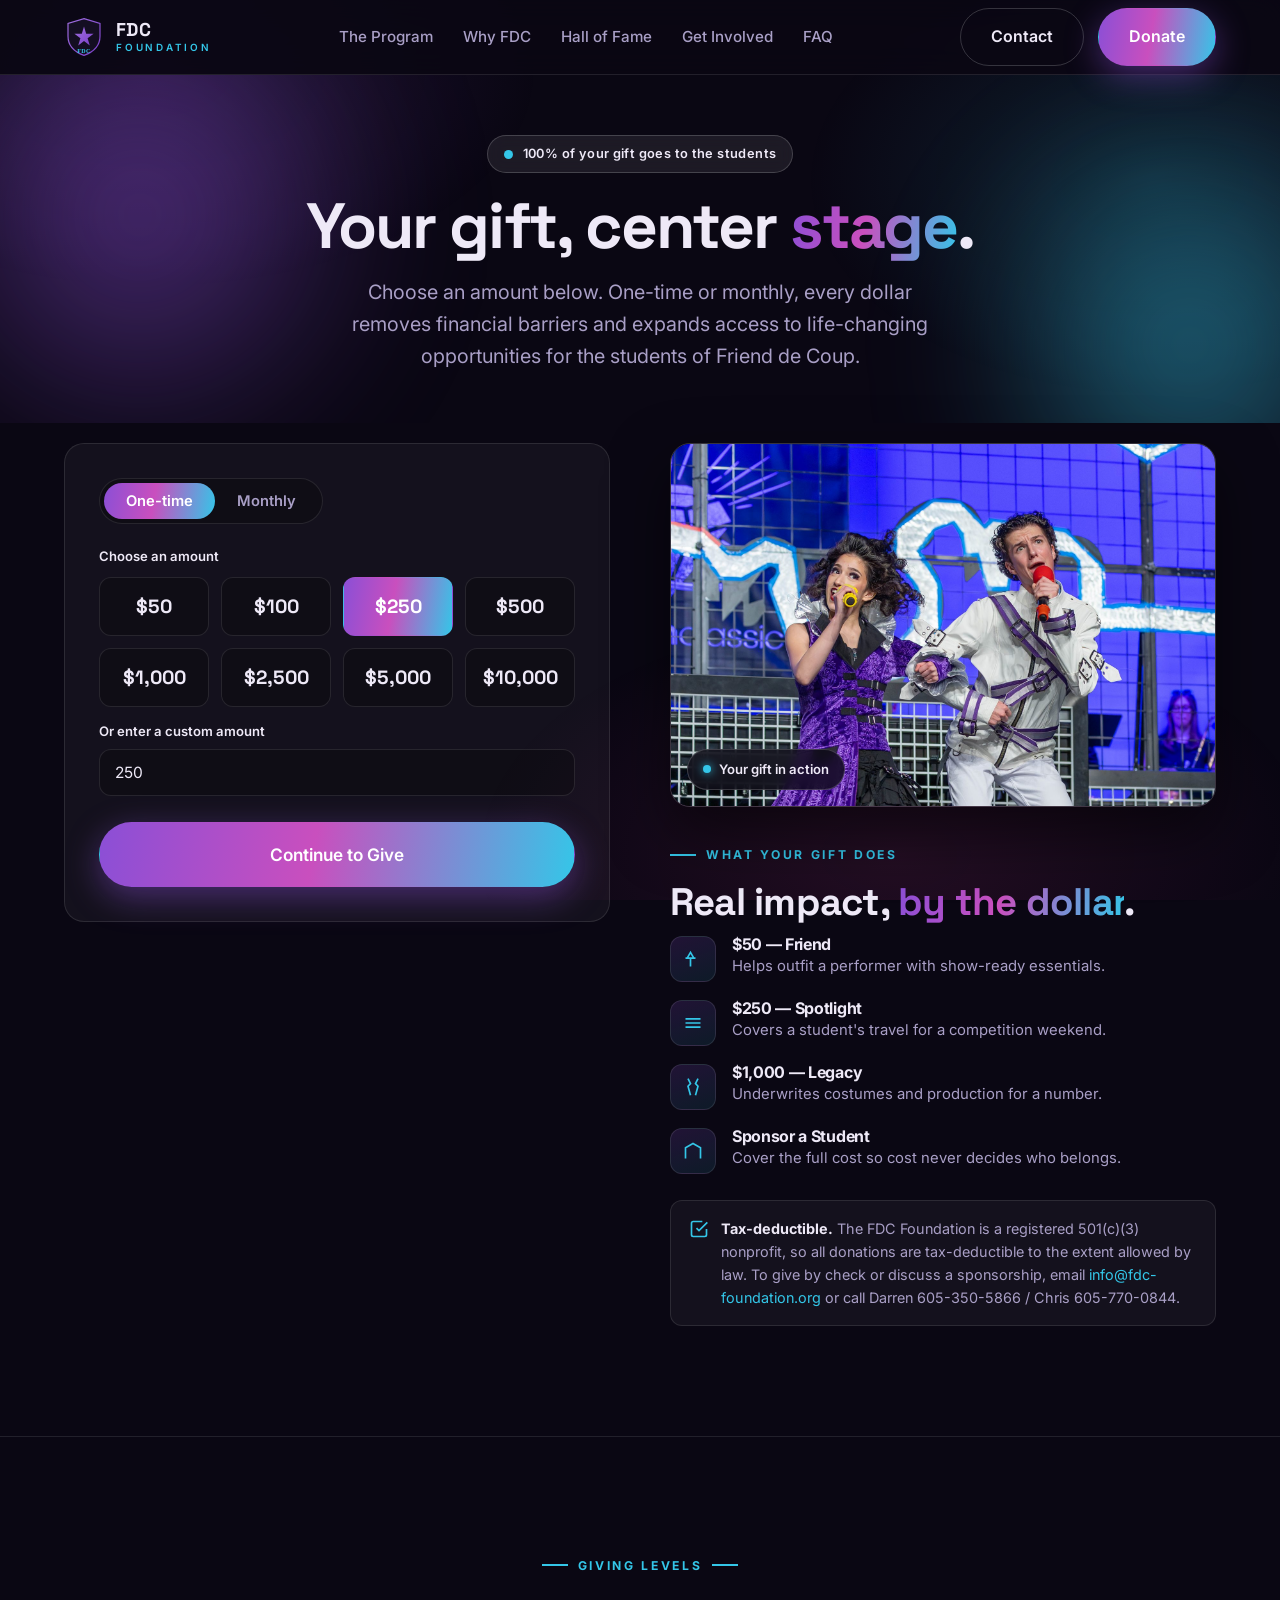
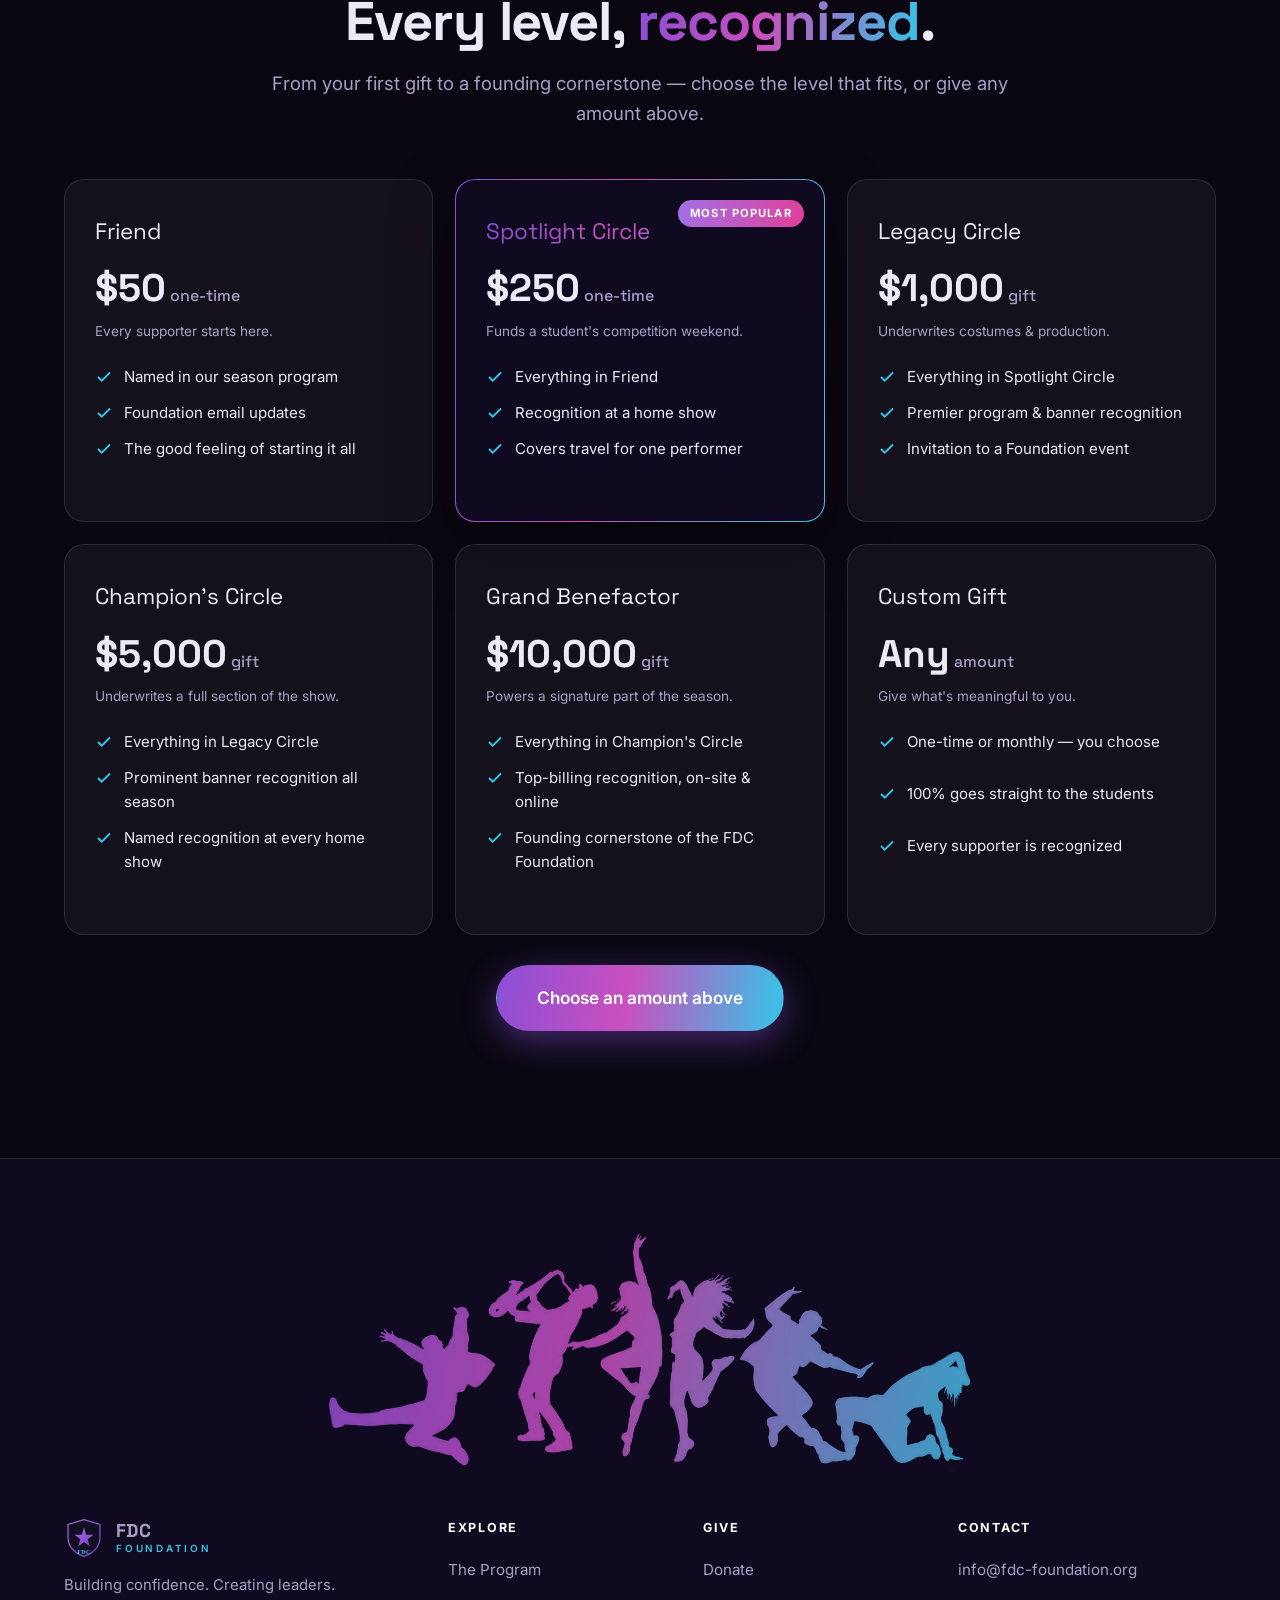
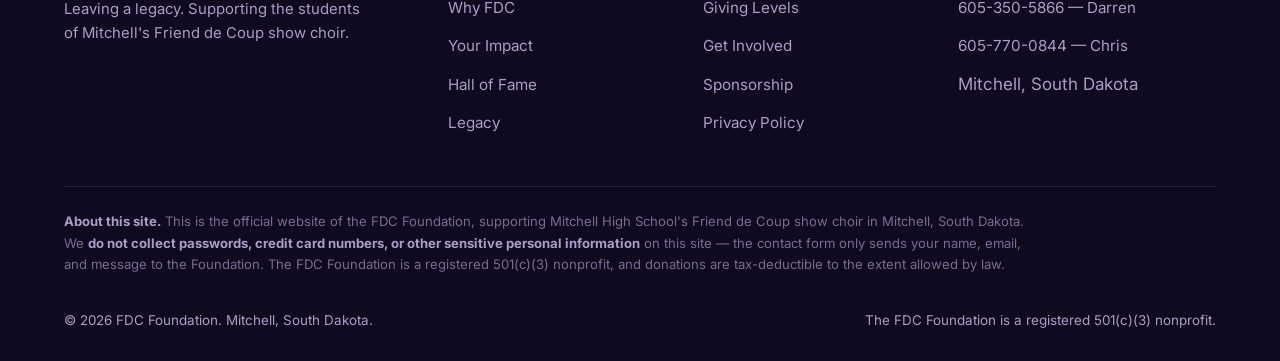
==== commit 6f33dea1: "Add privacy policy, including a no-sale promise for donor information Co-Authored-By: Claude Sonnet " ====
--- a/donate.html
+++ b/donate.html
@@ -225,6 +225,7 @@
             <li><a href="index.html#tiers">Giving Levels</a></li>
             <li><a href="index.html#give">Get Involved</a></li>
             <li><a href="index.html#contact">Sponsorship</a></li>
+            <li><a href="privacy.html">Privacy Policy</a></li>
           </ul>
         </div>
         <div class="footer-col">
--- a/assets/styles.css
+++ b/assets/styles.css
@@ -119,10 +119,6 @@
 .brand__crest { width: 40px; height: 40px; }
 .brand__name { font-family: var(--font-display); font-weight: 700; font-size: 1.16rem; letter-spacing: 0.02em; line-height: 1; }
 .brand__name span { display:block; font-family: var(--font-body); font-weight: 600; font-size: 0.62rem; letter-spacing: 0.28em; text-transform: uppercase; color: var(--cyan); margin-top: 4px; }
-.brand__sub { display: block; font-family: var(--font-body); font-size: 0.62rem; font-weight: 500; letter-spacing: 0.02em; text-transform: none; color: var(--muted-2); opacity: 0.85; margin-top: 3px; line-height: 1.2; }
-@media (max-width: 640px) { .brand__sub { display: none; } }
-.footer-org { margin: 10px 0 0; font-size: 0.8rem; line-height: 1.5; color: var(--muted-2); }
-.footer-org strong { color: var(--muted); }
 .nav__links { display: flex; align-items: center; gap: 30px; }
 .nav__links a { color: var(--muted); font-size: 0.95rem; font-weight: 500; position: relative; padding: 6px 0; transition: color .2s; }
 .nav__links a:hover { color: #fff; }
